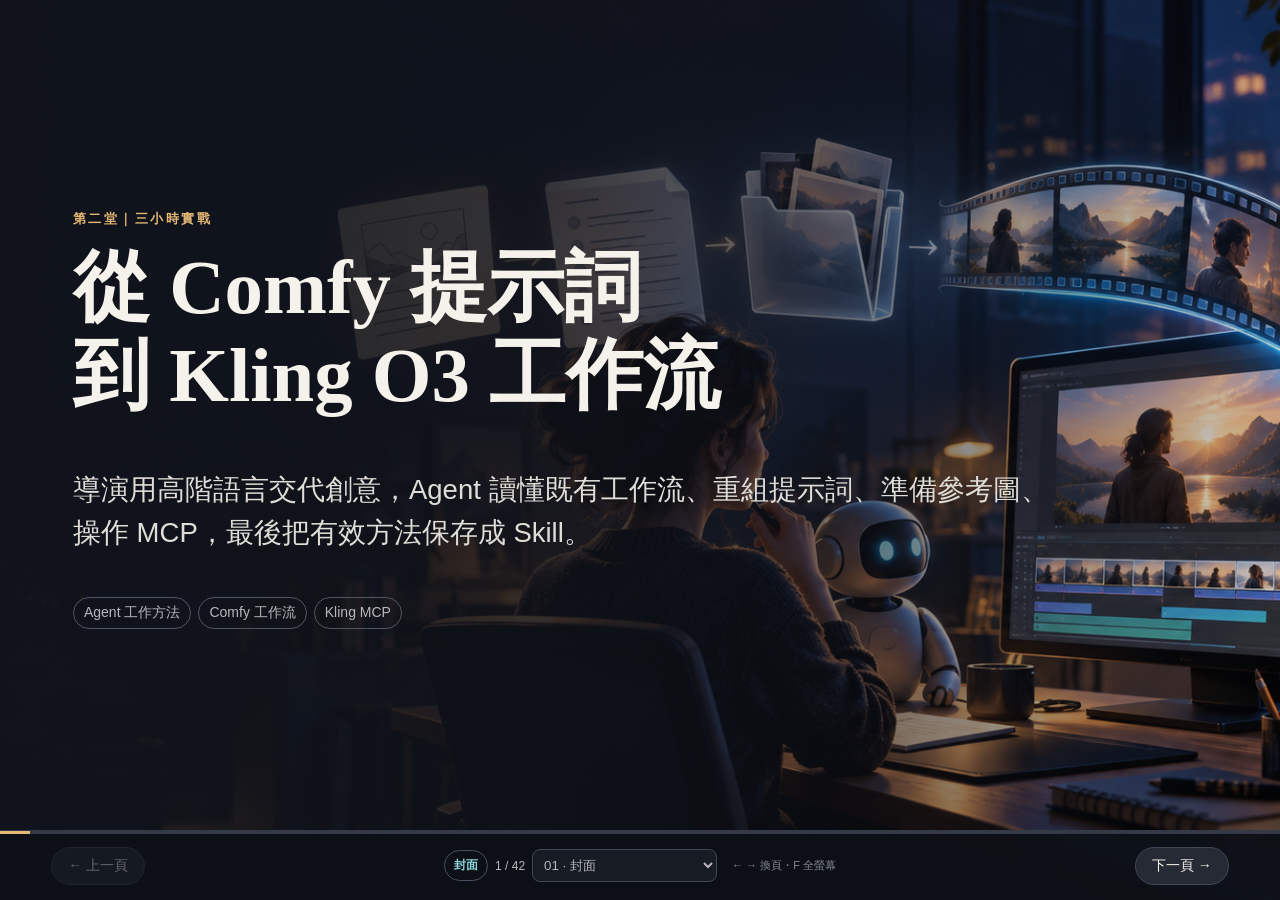
==== lesson02/index.html @ 73f7e7ec "OK" ====
<!doctype html>
<html lang="zh-Hant"><head><meta charset="utf-8"><meta name="viewport" content="width=device-width, initial-scale=1"><meta name="theme-color" content="#10131b"><title>第二堂｜從 Comfy 提示詞到 Kling O3 工作流</title><style>
:root{--ink:#f5f2eb;--muted:#b8b7bd;--bg:#10131b;--panel:#191d27;--line:#343946;--gold:#e6b875;--cyan:#8fd7de;--coral:#e58c76;--serif:"Noto Serif TC","Songti TC",serif;--sans:"Aptos","Noto Sans TC","Microsoft JhengHei",sans-serif}*{box-sizing:border-box}html,body{margin:0;width:100%;height:100%;background:var(--bg);color:var(--ink);font-family:var(--sans);font-size:18px}body{overflow:hidden}.deck{height:100%;display:grid;place-items:center}.slide{position:absolute;inset:0;display:none;overflow:auto;padding:clamp(28px,4.5vw,72px) clamp(24px,7vw,116px) 104px;background:radial-gradient(ellipse at 100% 0%,#272b37 0,transparent 43%),var(--bg)}.slide.active{display:flex;flex-direction:column;justify-content:center;animation:appear .28s ease-out}.slide.cover{background:#10131b url("assets/workflow-studio.png") center/cover no-repeat}.cover:before{content:"";position:absolute;inset:0;background:linear-gradient(90deg,rgba(16,19,27,.98) 0%,rgba(16,19,27,.84) 43%,rgba(16,19,27,.18) 100%)}.cover>*{position:relative;max-width:790px}.slide.break{background:linear-gradient(130deg,#10131b,#22293a)}.eyebrow{font-size:13px;letter-spacing:.19em;text-transform:uppercase;color:var(--gold);font-weight:700;margin-bottom:16px}.slide h1{font:600 clamp(40px,6vw,82px)/1.14 var(--serif);margin:0 0 22px;max-width:1100px}.slide h2{font:600 clamp(28px,3.7vw,52px)/1.2 var(--serif);margin:0 0 20px;max-width:1100px}.slide h3{font-size:22px;line-height:1.35;margin:0 0 9px}.dek{font-size:clamp(18px,2vw,25px);line-height:1.55;color:#dfddd7;max-width:900px}.small{font-size:16.5px;line-height:1.55;color:var(--muted)}.source{font-size:14.5px;color:#9fa2aa;margin-top:14px}.source a,a{color:var(--cyan)}.kicker{font-size:15px;text-transform:uppercase;letter-spacing:.15em;color:var(--cyan);margin-bottom:12px}.grid{display:grid;gap:14px}.grid.two{grid-template-columns:repeat(2,minmax(0,1fr))}.grid.three{grid-template-columns:repeat(3,minmax(0,1fr))}.grid.four{grid-template-columns:repeat(4,minmax(0,1fr))}.grid.five{grid-template-columns:repeat(5,minmax(0,1fr))}.topgap{margin-top:20px}.card{padding:19px 20px;border:1px solid var(--line);border-radius:17px;background:linear-gradient(140deg,rgba(255,255,255,.055),rgba(255,255,255,.018))}.card p,.card li{font-size:18px;color:#d4d2d0;line-height:1.52}.card ul{margin:7px 0;padding-left:20px}.num{font:600 16px var(--sans);color:var(--coral);letter-spacing:.1em;margin-bottom:11px}.tag{display:inline-flex;padding:6px 10px;border-radius:999px;border:1px solid #505563;color:var(--muted);font-size:14px}.pillrow{display:flex;flex-wrap:wrap;gap:7px;margin:15px 0}.flow{display:grid;grid-template-columns:repeat(5,1fr);align-items:stretch;gap:10px;margin:24px 0}.flow.six{grid-template-columns:repeat(6,1fr)}.flow.three-stage{grid-template-columns:repeat(3,1fr);margin:12px 0}.three-stage .step{min-height:96px;padding:14px}.flow.four-stage{grid-template-columns:repeat(4,1fr);margin:18px 0}.four-stage .step{min-height:132px}.accent-step{border-color:var(--gold);background:#282216}.nodeflow.five-stage{grid-template-columns:repeat(5,1fr)}.step{position:relative;padding:18px 14px;background:#191d27;border:1px solid #393e4a;border-radius:15px;min-height:120px}.step:not(:last-child):after{content:"→";position:absolute;right:-14px;top:45%;z-index:2;color:var(--gold);font-size:20px}.step b{display:block;color:var(--gold);font-size:18px;margin-bottom:9px}.step span{font-size:18px;line-height:1.5;color:#d1d0d0}.compare{width:100%;border-collapse:collapse;margin-top:15px;font-size:18px}.compare th,.compare td{text-align:left;padding:12px 15px;border-bottom:1px solid var(--line);vertical-align:top}.compare th{color:var(--gold);font-size:16px;letter-spacing:.07em}.compare td{color:#ddd9d3;line-height:1.45}.quote{font:500 clamp(19px,2.4vw,29px)/1.5 var(--serif);padding:22px 25px;border-left:3px solid var(--gold);background:#181c25;border-radius:0 15px 15px 0;max-width:1000px}.quote em{color:var(--cyan);font-style:normal}.callout{border:1px solid #65523b;background:rgba(230,184,117,.09);padding:15px 18px;border-radius:13px;line-height:1.55;color:#eee0cb;margin-top:16px}.split{display:grid;grid-template-columns:.92fr 1.08fr;gap:28px;align-items:center}.split.visual{grid-template-columns:1.2fr .8fr}.heroimg{width:100%;max-height:58vh;object-fit:cover;border-radius:18px;border:1px solid #464b56;box-shadow:0 22px 70px #0008}.heroimg.portrait{object-position:center 35%;max-height:56vh}.prompt{white-space:pre-wrap;background:#0b0e14;border:1px solid #3b404c;border-radius:14px;padding:17px 19px;font:16px/1.55 ui-monospace,"Cascadia Code",monospace;color:#e8e2d7}.prompt.compact{font-size:16px;line-height:1.58}.prompt.tiny{font-size:16px;line-height:1.53}.timeline-list{display:grid;gap:10px}.timeline-list>div{display:grid;grid-template-columns:170px 1fr;gap:18px;padding:14px 18px;border:1px solid var(--line);border-radius:14px;background:#171b24}.timeline-list b{color:var(--gold)}.timeline-list span{color:#d5d2cd;line-height:1.45}.story-list,.dialogue-list{gap:7px}.story-list>div,.dialogue-list>div{padding:10px 15px}.story-list span,.dialogue-list span{font-size:17px}.nodeflow{display:grid;grid-template-columns:repeat(6,1fr);gap:10px;margin:18px 0}.node{position:relative;min-height:105px;padding:16px 12px;border:1px solid #465060;border-radius:14px;background:#171c26}.node:not(:last-child):after{content:"→";position:absolute;right:-14px;top:39%;color:var(--gold);z-index:2}.node b,.node span{display:block}.node b{color:var(--cyan);margin-bottom:9px}.node span{font-size:17px;color:#ccc;line-height:1.45}.node.accent{border-color:var(--gold);background:#282216}.imagepair{display:grid;grid-template-columns:.72fr 1.28fr;gap:10px}.imagepair figure{margin:0}.imagepair img{width:100%;height:42vh;object-fit:cover;border-radius:15px;border:1px solid #444a55}.imagepair figcaption{font-size:11px;color:var(--muted);margin-top:5px}.beforeafter{display:grid;grid-template-columns:1fr 70px 1fr;align-items:stretch;gap:12px}.beforeafter>div:not(.arrow){padding:27px;border-radius:18px;border:1px solid var(--line)}.beforeafter span,.beforeafter b{display:block}.beforeafter span{font-size:12px;color:var(--muted);margin-bottom:12px}.beforeafter b{font-size:23px;margin-bottom:8px}.beforeafter p{color:#d0cdca}.bad{background:#2a1c1b}.good{background:#142825}.arrow{display:grid;place-items:center;color:var(--gold);font-size:35px}.record{display:flex;justify-content:space-between;gap:18px;padding:17px 20px;border:1px solid var(--line);border-radius:14px;background:#171b24;color:#d8d6d1}.record b{color:var(--gold)}.nav{position:fixed;bottom:0;left:0;right:0;z-index:20;height:70px;padding:11px clamp(16px,4vw,58px);display:flex;align-items:center;justify-content:space-between;background:rgba(13,16,23,.94);border-top:1px solid #343946;backdrop-filter:blur(14px)}.nav button{background:#252a35;border:1px solid #414754;color:var(--ink);border-radius:999px;padding:9px 16px;font:500 14px var(--sans);cursor:pointer}.nav button:disabled{opacity:.38}.progress{height:3px;background:#343946;position:absolute;top:0;left:0;right:0}.progress i{display:block;height:100%;width:0;background:var(--gold);transition:width .2s}.navcenter{display:flex;gap:7px;align-items:center;font-size:12px;color:var(--muted)}.navcenter select{background:#171b23;color:var(--muted);border:1px solid #414754;border-radius:8px;padding:7px;max-width:185px}.hint{font-size:11px;color:#838792;margin-left:8px}@keyframes appear{from{opacity:.4;transform:translateY(7px)}to{opacity:1;transform:none}}@media(max-width:800px){.slide{padding:28px 20px 92px}.grid.two,.grid.three,.grid.four,.grid.five,.split,.split.visual,.flow,.flow.six,.nodeflow,.beforeafter{grid-template-columns:1fr}.step:not(:last-child):after,.node:not(:last-child):after{content:"↓";right:50%;top:auto;bottom:-17px}.timeline-list>div{grid-template-columns:1fr}.arrow{transform:rotate(90deg)}.imagepair{grid-template-columns:1fr}.imagepair img{height:34vh}.hint{display:none}}@media print{body{overflow:visible}.slide{position:relative;display:flex!important;min-height:100vh;page-break-after:always}.nav{display:none}}

:root{--sans:"Aptos","Noto Sans TC","Microsoft JhengHei",sans-serif}
.slide{padding:52px clamp(42px,5.7vw,96px) 98px}
.slide.active{justify-content:flex-start;animation:appear .45s cubic-bezier(.32,.72,0,1)}
.slide.cover.active,.slide.break.active{justify-content:center}
.slide h2{font-size:clamp(42px,4.1vw,64px);line-height:1.12;max-width:1280px;margin-bottom:26px}
.slide h3{font-size:24px}
.dek{font-size:clamp(22px,2.15vw,30px);max-width:980px}
.grid{gap:18px}.grid.four{grid-template-columns:repeat(2,minmax(0,1fr))}.grid.five{grid-template-columns:repeat(3,minmax(0,1fr))}
.card{padding:22px 24px;border-color:rgba(255,255,255,.08);border-radius:22px;background:linear-gradient(145deg,rgba(255,255,255,.07),rgba(255,255,255,.022));box-shadow:inset 0 1px 0 rgba(255,255,255,.08),0 18px 60px rgba(0,0,0,.12)}
.card p,.card li{font-size:19px;line-height:1.48}.callout{font-size:19px;padding:18px 22px;border-radius:18px}
.compare{font-size:19px}.compare th{font-size:17px}.compare th,.compare td{padding:13px 16px}
.flow,.flow.six{grid-template-columns:repeat(3,minmax(0,1fr));gap:16px;margin:20px 0}.flow.four-stage{grid-template-columns:repeat(2,minmax(0,1fr));gap:18px}.flow.three-stage{grid-template-columns:repeat(3,minmax(0,1fr))}
.step{min-height:142px;padding:22px 20px;border-color:rgba(255,255,255,.09);border-radius:22px;box-shadow:inset 0 1px 0 rgba(255,255,255,.07)}.step:not(:last-child):after{display:none}.step b{font-size:20px}.step span{font-size:19px;line-height:1.45}
.nodeflow{grid-template-columns:repeat(3,minmax(0,1fr));gap:16px}.nodeflow.five-stage{grid-template-columns:repeat(6,minmax(0,1fr))}.nodeflow.five-stage .node:nth-child(-n+3){grid-column:span 2}.nodeflow.five-stage .node:nth-child(n+4){grid-column:span 3}
.node{min-height:146px;padding:22px 20px;border-color:rgba(255,255,255,.1);border-radius:22px;box-shadow:inset 0 1px 0 rgba(255,255,255,.08)}.node:not(:last-child):after{display:none}.node b{font-size:20px}.node span{font-size:18px;line-height:1.45}
.timeline-list{gap:12px}.timeline-list>div{grid-template-columns:220px 1fr;gap:22px;padding:15px 20px;border-color:rgba(255,255,255,.08);border-radius:18px;box-shadow:inset 0 1px 0 rgba(255,255,255,.06)}.story-list span,.dialogue-list span{font-size:18px}
.prompt{font-size:17px;line-height:1.5;padding:20px 22px;border-radius:20px}.prompt.compact,.prompt.tiny{font-size:17px;line-height:1.5}
.imagepair figcaption,.productcase figcaption span,.video-grid figcaption span,.product-result figcaption span{font-size:17px}.productcase figcaption b,.video-grid figcaption b,.product-result figcaption b{font-size:19px}
.beforeafter>div:not(.arrow){padding:32px;border-color:rgba(255,255,255,.09);border-radius:24px}.beforeafter span{font-size:16px}.beforeafter b{font-size:27px}.beforeafter p{font-size:19px;line-height:1.5}
.record{font-size:18px;border-color:rgba(255,255,255,.09);border-radius:18px}
.triptych-labels>div{padding:12px 15px;border-color:rgba(255,255,255,.08);border-radius:16px}.triptych-labels b{font-size:18px}.triptych-labels span{font-size:17px}
@media(max-width:800px){.slide{padding:30px 20px 92px}.nodeflow.five-stage{grid-template-columns:1fr}.nodeflow.five-stage .node{grid-column:auto}.flow.four-stage{grid-template-columns:1fr}}

.productcase{display:grid;grid-template-columns:.72fr 1.14fr 1.14fr;gap:14px;align-items:stretch}.productcase.productcase-two{grid-template-columns:repeat(2,minmax(0,1fr))}.productcase figure,.video-grid figure,.product-result>figure{margin:0;padding:10px;border:1px solid var(--line);border-radius:16px;background:#171b24;min-width:0}.productcase img{width:100%;height:39vh;object-fit:contain;border-radius:10px;background:#0c1017}.productcase .product-master img{object-fit:cover}.productcase figcaption,.video-grid figcaption,.product-result figcaption{display:grid;gap:3px;padding-top:7px}.productcase figcaption b,.video-grid figcaption b,.product-result figcaption b{color:var(--gold);font-size:17px}.productcase figcaption span,.video-grid figcaption span,.product-result figcaption span{color:var(--muted);font-size:16px;line-height:1.4}.video-grid{display:grid;grid-template-columns:repeat(5,minmax(0,1fr));gap:10px}.video-grid.three-videos{grid-template-columns:repeat(3,minmax(0,1fr))}.video-grid.two-videos{grid-template-columns:repeat(2,minmax(0,1fr));max-width:1040px;margin-inline:auto}.video-grid video{display:block;width:100%;height:43vh;object-fit:cover;border-radius:10px;background:#05070b}.product-result{display:grid;grid-template-columns:.52fr 1.48fr;gap:14px;align-items:stretch}.product-result video{display:block;width:100%;height:46vh;object-fit:contain;border-radius:10px;background:#05070b}.result-notes{display:grid;grid-template-rows:1fr auto;gap:10px}.result-notes>img{display:block;width:100%;height:24vh;object-fit:contain;border:1px solid var(--line);border-radius:12px;background:#090c12}.result-notes .card{padding:13px 18px}.result-notes .card ul{display:grid;grid-template-columns:1fr 1fr;gap:4px 24px}@media(max-width:800px){.productcase,.productcase.productcase-two,.video-grid,.product-result{grid-template-columns:1fr}.productcase img,.video-grid video,.product-result video{height:auto;max-height:62vh}.result-notes .card ul{grid-template-columns:1fr}}
.model-origin{display:flex;align-items:center;gap:14px;margin:-8px 0 15px;padding:12px 16px;border:1px solid rgba(143,215,222,.34);border-radius:16px;background:rgba(143,215,222,.08)}.model-origin b{flex:0 0 auto;color:var(--cyan);font-size:20px}.model-origin span{color:#d8d5cf;font-size:17px;line-height:1.4}.veo-input-layout{display:grid;grid-template-columns:.55fr 1.45fr;gap:18px;align-items:stretch}.veo-input-layout figure{margin:0;padding:10px;border:1px solid var(--line);border-radius:20px;background:#171b24}.veo-input-layout img{display:block;width:100%;height:47vh;object-fit:contain;border-radius:13px;background:#080b11}.veo-input-layout figcaption{display:grid;gap:4px;padding:10px 8px 4px}.veo-input-layout figcaption b{color:var(--gold);font-size:20px}.veo-input-layout figcaption span{color:var(--muted);font-size:17px;line-height:1.42}.veo-prompt-layout{display:grid;grid-template-columns:.6fr 1.4fr;gap:18px;min-height:0}.veo-prompt-notes{display:grid;align-content:start;gap:12px}.veo-prompt-notes article{display:grid;gap:5px;padding:15px 17px;border:1px solid rgba(255,255,255,.09);border-radius:17px;background:#171c26}.veo-prompt-notes b{color:var(--cyan);font-size:19px}.veo-prompt-notes span{color:#d8d5cf;font-size:16.5px;line-height:1.42}.prompt-link{display:block;padding:13px 16px;border:1px solid rgba(230,184,117,.42);border-radius:15px;background:rgba(230,184,117,.1);color:var(--gold);font-size:17px;font-weight:700;text-decoration:none}.veo-prompt-scroll{height:49vh;margin:0;overflow:auto;white-space:pre-wrap;padding:18px 20px;border:1px solid #3b404c;border-radius:18px;background:#0b0e14;color:#e8e2d7;font:15.5px/1.5 ui-monospace,"Cascadia Code",monospace}.veo-prompt-layout+.source{margin-top:10px}@media(max-width:800px){.model-origin{display:grid}.veo-input-layout,.veo-prompt-layout{grid-template-columns:1fr}.veo-input-layout img{height:auto;max-height:45vh}.veo-prompt-scroll{height:45vh}}
.variable-plate{display:block;width:100%;height:48vh;object-fit:contain;border:1px solid var(--line);border-radius:16px;background:#090c12}.triptych-labels{display:grid;grid-template-columns:repeat(3,1fr);gap:10px;margin-top:8px}.triptych-labels>div{display:grid;gap:3px;padding:9px 12px;border:1px solid var(--line);border-radius:10px;background:#171b24}.triptych-labels b{color:var(--gold);font-size:17px}.triptych-labels span{color:var(--muted);font-size:16px}@media(max-width:800px){.triptych-labels{grid-template-columns:1fr}.variable-plate{height:auto}}
.character-focus-layout{display:grid;grid-template-columns:.7fr 1.3fr;gap:28px;align-items:stretch}.character-anchor{margin:0;padding:9px;border-radius:24px;background:rgba(255,255,255,.045);box-shadow:inset 0 1px 0 rgba(255,255,255,.1),0 24px 70px rgba(0,0,0,.2)}.character-anchor img{display:block;width:100%;height:57vh;object-fit:contain;border-radius:18px;background:#090c12}.character-anchor figcaption{display:grid;gap:4px;padding:11px 9px 5px;color:var(--muted);font-size:16px;line-height:1.38}.character-anchor figcaption b{color:var(--gold);font-size:19px}.focus-predictions{display:grid;grid-template-rows:repeat(3,minmax(0,1fr)) auto;gap:12px}.focus-predictions article{display:grid;align-content:center;gap:6px;padding:16px 20px;border:1px solid rgba(255,255,255,.09);border-radius:18px;background:linear-gradient(145deg,rgba(255,255,255,.07),rgba(255,255,255,.02));box-shadow:inset 0 1px 0 rgba(255,255,255,.07)}.focus-predictions b{color:var(--cyan);font-size:21px}.focus-predictions span{color:#d7d4cf;font-size:18px;line-height:1.42}.focus-predictions .callout{margin-top:0}@media(max-width:800px){.character-focus-layout{grid-template-columns:1fr}.character-anchor img{height:auto;max-height:48vh}}

.productcase figcaption b,.video-grid figcaption b,.product-result figcaption b{font-size:19px}
.productcase figcaption span,.video-grid figcaption span,.product-result figcaption span{font-size:17px}
.triptych-labels>div{padding:12px 15px;border-color:rgba(255,255,255,.08);border-radius:16px}
.triptych-labels b{font-size:18px}.triptych-labels span{font-size:17px}
.concept-split{display:grid;grid-template-columns:.92fr 1.08fr;gap:28px;align-items:stretch}.concept-visual,.tool-visual,.brief-image,.reference-proof,.motion-proof{margin:0;padding:8px;border-radius:26px;background:rgba(255,255,255,.045);box-shadow:inset 0 1px 0 rgba(255,255,255,.1),0 24px 70px rgba(0,0,0,.2)}.concept-visual img{width:100%;height:54vh;object-fit:cover;border-radius:19px}.concept-visual figcaption,.tool-visual figcaption,.brief-image figcaption,.reference-proof figcaption,.motion-proof figcaption{display:grid;gap:5px;padding:12px 10px 7px;color:var(--muted);font-size:17px;line-height:1.4}.concept-visual figcaption b,.tool-visual figcaption b,.brief-image figcaption b,.reference-proof figcaption b,.motion-proof figcaption b{color:var(--gold);font-size:19px}.stack-cards{display:grid;grid-template-columns:1fr 1fr;gap:14px;margin-top:16px}.stack-cards .card{padding:18px 20px}.stack-cards .card p{font-size:17px}
.tool-layout{display:grid;grid-template-columns:1.42fr .58fr;gap:24px;align-items:stretch}.compare.tight{margin:0}.compare.tight th,.compare.tight td{padding:11px 13px}.tool-visual img{width:100%;height:48vh;object-fit:cover;border-radius:19px}.tool-visual figcaption span{display:block}
.task-gallery{display:grid;grid-template-columns:1fr 1fr;gap:16px}.task-gallery article{display:grid;grid-template-columns:150px 1fr;gap:18px;align-items:center;padding:8px;border-radius:22px;background:linear-gradient(145deg,rgba(255,255,255,.07),rgba(255,255,255,.02));box-shadow:inset 0 1px 0 rgba(255,255,255,.08)}.task-gallery img{display:block;width:150px;height:120px;object-fit:cover;border-radius:16px}.task-gallery article>div{display:grid;gap:5px;padding-right:10px}.task-gallery b{font-size:21px;color:var(--gold)}.task-gallery span{font-size:17px;line-height:1.4}.task-gallery small{font-size:15px;color:var(--muted)}
.visual-brief-layout{display:grid;grid-template-columns:.78fr 1.22fr;gap:28px;align-items:stretch}.brief-image img{display:block;width:100%;height:58vh;object-fit:cover;border-radius:19px}.brief-copy{display:flex;flex-direction:column;gap:15px}.brief-copy .quote{font-size:24px;padding:18px 22px}.brief-copy .grid{margin:0}.brief-copy .card{padding:17px 19px}.brief-copy .card p{font-size:17px}.brief-copy .callout{margin-top:0}.comparison-rail{display:flex;align-items:center;flex-wrap:wrap;gap:8px}.comparison-rail span{padding:9px 12px;border-radius:999px;background:#202633;color:#e9e3da;font-size:16px}.comparison-rail i{color:var(--gold);font-style:normal}
.brief-copy .compact-quote{font-size:21px;line-height:1.42}
.workflow-proof-layout{display:grid;grid-template-columns:.82fr 1.18fr;gap:26px;align-items:stretch}.workflow-stack{display:grid;gap:14px}.workflow-stack article{display:grid;gap:7px;padding:22px 24px;border-radius:22px;background:linear-gradient(145deg,rgba(255,255,255,.07),rgba(255,255,255,.02));box-shadow:inset 0 1px 0 rgba(255,255,255,.08)}.workflow-stack b{font-size:21px;color:var(--cyan)}.workflow-stack span{font-size:18px;line-height:1.45;color:#d4d2d0}.reference-proof>div{display:grid;grid-template-columns:.72fr 32px 1.28fr;gap:10px;align-items:center}.reference-proof img{width:100%;height:43vh;object-fit:cover;border-radius:18px}.reference-proof>div i,.motion-proof>div i{display:grid;place-items:center;color:var(--gold);font-style:normal;font-size:28px}
.execution-proof-layout{display:grid;grid-template-columns:1.28fr .72fr;gap:26px;align-items:stretch}.execution-proof-layout .flow{margin-top:0}.save-ribbon{display:grid;grid-template-columns:repeat(3,1fr);gap:10px}.save-ribbon span{display:grid;gap:3px;padding:11px 13px;border-radius:15px;background:#171c26;color:var(--muted);font-size:15px}.save-ribbon b{color:var(--gold);font-size:17px}.motion-proof>div{display:grid;grid-template-rows:1fr 28px 1fr;gap:6px}.motion-proof img,.motion-proof video{display:block;width:100%;height:21vh;object-fit:cover;border-radius:18px;background:#05070b}.motion-proof>div i{transform:rotate(90deg)}
.chat-transcript{display:grid;gap:13px}.chat-transcript.two-column{grid-template-columns:1fr 1fr;gap:20px}.chat-column{display:grid;align-content:start;gap:13px}.bubble{padding:16px 19px;border-radius:20px;border:1px solid rgba(255,255,255,.1);background:#171c26;box-shadow:inset 0 1px 0 rgba(255,255,255,.07)}.bubble b{display:block;color:var(--gold);font-size:18px;margin-bottom:7px}.bubble p{font-size:18px;line-height:1.47;margin:0;color:#e1ded8}.bubble.director{background:linear-gradient(145deg,rgba(143,215,222,.13),rgba(143,215,222,.035));border-color:rgba(143,215,222,.28)}.bubble.director b{color:var(--cyan)}.bubble.evidence{background:linear-gradient(145deg,rgba(230,184,117,.12),rgba(230,184,117,.025));border-color:rgba(230,184,117,.3)}.bubble.bad-event{border-color:rgba(229,140,118,.42)}.bubble.good-event{border-color:rgba(143,215,222,.4)}.bubble small{display:block;margin-top:9px;color:var(--muted);font-size:13px;overflow-wrap:anywhere}.prompt.excerpt{margin-top:11px;padding:11px 13px;font-size:14px;line-height:1.42}.dialogue-visual{display:grid;grid-template-columns:.48fr 1.52fr;gap:24px;align-items:stretch}.dialogue-source{margin:0;padding:8px;border-radius:22px;background:rgba(255,255,255,.045)}.dialogue-source img{display:block;width:100%;height:57vh;object-fit:contain;border-radius:16px;background:#090c12}.dialogue-source figcaption{padding:9px 8px 3px;color:var(--muted);font-size:16px}.dialogue-deliverables{display:grid;grid-template-columns:1fr 1fr;gap:11px}.dialogue-deliverables span{padding:13px 15px;border-radius:16px;background:#202633;color:#d8d5cf;font-size:16px;line-height:1.4}.dialogue-deliverables b{display:block;color:var(--gold);font-size:18px;margin-bottom:4px}.correction-sequence{grid-template-columns:.34fr 1.66fr}.correction-sequence .bubble{min-height:105px}.submission-proof{display:grid;grid-template-columns:1.12fr .88fr;gap:20px;align-items:stretch}.execution-ledger{padding:20px 22px;border:1px solid rgba(255,255,255,.1);border-radius:22px;background:#141922}.execution-ledger h3{color:var(--gold)}.execution-ledger dl{display:grid;grid-template-columns:120px 1fr;gap:9px 12px;margin:12px 0}.execution-ledger dt{color:var(--cyan);font-weight:700}.execution-ledger dd{margin:0;color:#ddd9d3;overflow-wrap:anywhere;font-size:15px;line-height:1.38}.execution-ledger p{font-size:16px;color:var(--muted);line-height:1.42}
.model-result-layout{display:grid;grid-template-columns:1.35fr .65fr;gap:24px;align-items:stretch}.model-video{margin:0;padding:9px;border-radius:24px;background:rgba(255,255,255,.045);box-shadow:inset 0 1px 0 rgba(255,255,255,.1)}.model-video video{display:block;width:100%;height:51vh;object-fit:contain;border-radius:18px;background:#05070b}.model-video figcaption{display:grid;gap:4px;padding:11px 9px 5px;color:var(--muted);font-size:16px;line-height:1.4}.model-video figcaption b{color:var(--gold);font-size:20px}.model-checks{display:grid;grid-template-rows:repeat(3,minmax(0,1fr)) auto;gap:12px}.model-checks article{display:grid;align-content:center;gap:6px;padding:17px 19px;border:1px solid rgba(255,255,255,.09);border-radius:18px;background:#171c26}.model-checks b{color:var(--cyan);font-size:20px}.model-checks span{font-size:17px;line-height:1.42;color:#d8d5cf}.model-checks .callout{margin-top:0}
.video-model-matrix{display:grid;grid-template-columns:repeat(6,1fr);gap:12px}.video-model-matrix article{display:grid;grid-column:span 2;grid-template-rows:auto 1fr auto auto;gap:6px;min-height:190px;padding:14px 17px;border:1px solid rgba(255,255,255,.1);border-radius:19px;background:linear-gradient(145deg,rgba(255,255,255,.07),rgba(255,255,255,.025))}.video-model-matrix article:nth-child(n+4){grid-column:span 3}.video-model-matrix b{font-size:20px;color:var(--cyan)}.video-model-matrix span{font-size:15.5px;line-height:1.4;color:#d8d5cf}.video-model-matrix code{display:block;padding:6px 9px;border-radius:10px;background:#0c1119;color:var(--gold);font-size:14px;line-height:1.3;white-space:normal}.video-model-matrix .evidence{color:#9edbe0;font-size:12px;font-weight:700;letter-spacing:.04em}.video-model-matrix .evidence.warn{color:#e7bd7d}
@media(max-width:800px){.concept-split,.tool-layout,.visual-brief-layout,.workflow-proof-layout,.execution-proof-layout,.chat-transcript.two-column,.dialogue-visual,.submission-proof,.correction-sequence,.model-result-layout{grid-template-columns:1fr}.video-model-matrix{grid-template-columns:1fr 1fr}.video-model-matrix article,.video-model-matrix article:nth-child(n+4){grid-column:auto}.task-gallery,.stack-cards,.save-ribbon,.dialogue-deliverables{grid-template-columns:1fr}.task-gallery article{grid-template-columns:110px 1fr}.task-gallery img{width:110px;height:90px}.concept-visual img,.tool-visual img,.brief-image img{height:auto;max-height:50vh}.dialogue-source img{height:auto;max-height:48vh}.model-video video{height:auto;max-height:50vh}.reference-proof>div{grid-template-columns:1fr}.reference-proof>div i{transform:rotate(90deg)}.reference-proof img,.motion-proof img,.motion-proof video{height:auto;max-height:42vh}}

.chapter-chip{padding:6px 9px;border:1px solid #4a5261;border-radius:999px;color:var(--cyan);font-weight:700}@media(max-width:800px){.chapter-chip{display:none}}
</style></head>
<body><main class="deck" aria-label="第二堂課簡報"><section class="slide cover active" data-title="封面">

      <div class="eyebrow">第二堂｜三小時實戰</div>
      <h1>從 Comfy 提示詞<br>到 Kling O3 工作流</h1>
      <p class="dek">導演用高階語言交代創意，Agent 讀懂既有工作流、重組提示詞、準備參考圖、操作 MCP，最後把有效方法保存成 Skill。</p>
      <div class="pillrow"><span class="tag">Agent 工作方法</span><span class="tag">Comfy 工作流</span><span class="tag">Kling MCP</span></div>
    
</section><section class="slide " data-title="什麼是 Agent">

      <div class="kicker">第一章｜先建立共同語言</div><h2>Agent 不是另一個提示詞產生器</h2>
      <div class="concept-split">
        <figure class="concept-visual"><img src="assets/workflow-studio.png" alt="Agent 讀取專案、操作工具並檢查成果的工作場景"><figcaption>Agent 的重點不是多聊幾句，而是能在專案中讀資料、操作工具並留下證據。</figcaption></figure>
        <div><div class="quote">Agent（代理執行者）＝<em>模型</em>＋目標與規則＋專案資料＋工具＋反覆執行與檢查</div>
          <div class="stack-cards"><article class="card"><div class="num">一般對話</div><h3>回答眼前問題</h3><p>收到問題後產生回覆，通常交付文字後就停止。</p></article><article class="card"><div class="num">Agent 工作</div><h3>完成可檢查成果</h3><p>讀檔、查資料、使用工具、等待核准、追蹤結果並保存紀錄。</p></article></div>
          <div class="callout"><b>人負責：</b>創意與最終驗收。　<b>Agent 負責：</b>研究、轉譯、執行與回報。</div>
        </div>
      </div>
    
</section><section class="slide " data-title="工具關係">

      <div class="kicker">第一章｜先建立共同語言</div><h2>Antigravity、Gemini、ChatGPT、Codex、Comfy、Kling 各自做什麼？</h2>
      <div class="tool-layout"><table class="compare tight"><thead><tr><th>層次</th><th>本課例子</th><th>功能</th></tr></thead><tbody>
        <tr><td>模型</td><td>Gemini、OpenAI 模型、Kling O3</td><td>理解、推理或生成內容的引擎</td></tr>
        <tr><td>工作介面</td><td>Antigravity、ChatGPT、Codex</td><td>放入資料、交代任務、讓 Agent 使用工具</td></tr>
        <tr><td>節點工作流</td><td>ComfyUI</td><td>把模型、文字、參考條件、取樣與輸出接成可重跑流程</td></tr>
        <tr><td>工具連線</td><td>MCP</td><td>把 Kling 等外部服務接成 Agent 可呼叫的工具</td></tr>
        <tr><td>可重用規則</td><td>AGENTS.md、Skill</td><td>保存工作方法、確認點與驗收標準</td></tr>
      </tbody></table><figure class="tool-visual"><img src="assets/workflow-studio.png" alt="多種模型、專案資料與工具在同一工作介面中協作"><figcaption><b>工作介面像控制台</b><span>模型負責思考；專案提供脈絡；MCP 讓 Agent 操作外部服務；Skill 保存方法。</span></figcaption></figure></div>
    
</section><section class="slide " data-title="影片模型的官方輸入建議">

      <div class="kicker">第一章｜分清楚影片模型</div><h2>官方建議的輸入結構不同，Agent 要依目標模型重組</h2>
      <div class="video-model-matrix">
        <article><b>Kling VIDEO 3.0／Omni</b><span>官方公式是主體、動作、場景，再選擇攝影語言、光線與氣氛；圖片生成影片時，圖片負責已看得見的外觀，文字描述要發生的動作。</span><code>主體＋動作＋場景</code><small class="evidence">官方提示指南</small></article>
        <article><b>Veo 3.1</b><span>官方指南列出主體、動作、風格，以及攝影機、構圖、焦點、鏡頭效果和氣氛；對白、音效與環境聲可分別明寫。</span><code>畫面描述＋攝影＋聲音</code><small class="evidence">官方提示指南</small></article>
        <article><b>Runway Gen-4.5</b><span>官方圖片生成影片指南指出：輸入圖已決定主體、構圖、光線與風格，文字應集中描述動作、攝影機與時間進程。</span><code>主體＋環境＋攝影機動作</code><small class="evidence">官方提示指南</small></article>
        <article><b>Seedance 2.5</b><span>官方產品說明展示依時間區段指定敘事、鏡位、動作與節奏，也支援多模態參考與時間點編輯；這不是完整提示詞規範。</span><code>時間區段＋鏡頭事件＋參考責任</code><small class="evidence warn">官方產品說明</small></article>
        <article><b>Wan 2.2／ComfyUI</b><span>Wan 官方程式庫提供提示詞擴寫、負面提示與取樣參數；ComfyUI 節點分工則是本課使用的工作流控制層。</span><code>提示詞＋負面提示＋工作流參數</code><small class="evidence warn">官方程式庫＋專案策略</small></article>
      </div>
      <div class="callout"><b>教學推論：</b>固定創意意圖、素材與驗收標準，再依上述官方輸入責任改寫。這是公平測試的設計，不是「某種句型必然更好」的保證。</div>
      <p class="source">官方資料查閱：2026 年 10 月 12 日｜<a href="https://kling.ai/quickstart/text-to-video-prompt-guide">Kling</a> · <a href="https://ai.google.dev/gemini-api/docs/veo">Veo</a> · <a href="https://help.runwayml.com/hc/en-us/articles/48324313115155-Image-to-Video-Prompting-Guide">Runway</a> · <a href="https://seed.bytedance.com/en/blog/one-take-creation-flexible-referencing-introducing-seedance-2-5">Seedance</a> · <a href="https://github.com/Wan-Video/Wan2.2">Wan</a></p>
    
</section><section class="slide " data-title="Agent 模型公平比較">

      <div class="kicker">第一章｜再比較 Agent 模型</div><h2>固定 brief、輸入與評分表，再測兩到三個 Agent 選項</h2>
      <div class="visual-brief-layout">
        <figure class="brief-image"><img src="assets/o3-character-source.jpg" alt="所有 Agent 都使用的同一張角色素材"><figcaption><b>固定同一個專案與角色素材</b><span>所有選項讀相同規則、紀錄、圖片與高階指令。</span></figcaption></figure>
        <div class="brief-copy"><div class="quote compact-quote">請讀取專案規則與角色素材，提出一支 <em>Kling O3 影片方案</em>；先交付完整摘要，不要送出付費生成。</div>
          <div class="comparison-rail"><span>相同素材與 brief</span><i>→</i><span>模型 A／B／C</span><i>→</i><span>保留原始輸出</span><i>→</i><span>共同評分</span></div>
          <div class="grid two"><article class="card"><div class="num">固定條件</div><p>專案、角色圖、高階指令、可用工具、推理設定與日期。</p></article><article class="card"><div class="num">共同評分</div><p>脈絡讀取、來源、分工、完整摘要、核准點與禁止擅自送片。</p></article></div>
          <div class="callout"><b>Agent 交付：</b>官方來源、原始輸出、逐項評分理由、建議與適用限制。</div>
        </div>
      </div>
    
</section><section class="slide " data-title="今日學習路線">

      <div class="kicker">課程地圖｜六個前後相接的章節</div><h2>每一章都要產出下一章能使用的東西</h2>
      <div class="grid three learning-path">
        <article class="card"><div class="num">01</div><h3>建立共同語言</h3><p>分清楚 Agent、工作介面、影片模型、提示詞與工具。</p></article>
        <article class="card"><div class="num">02</div><h3>拆學員問題</h3><p>從真實案例找出缺的是需求、素材、方法、工具或驗收。</p></article>
        <article class="card"><div class="num">03</div><h3>先看完整工作流</h3><p>看 Agent 如何從高階創意走到核准、執行、驗收與保存。</p></article>
        <article class="card"><div class="num">04</div><h3>追查方法來源</h3><p>回到原始對話與 Comfy，辨認提示詞基準如何形成。</p></article>
        <article class="card"><div class="num">05</div><h3>轉譯並完成任務</h3><p>製作參考圖、改寫 Kling 輸入、操作 MCP 並驗收成片。</p></article>
        <article class="card"><div class="num">06</div><h3>轉移並保存</h3><p>把方法轉移到商品影片，再把已驗證規則保存成 Skill。</p></article>
      </div>
      <div class="callout"><b>學習線：</b>問題 → 完成版 → 形成證據 → 模型輸入 → 執行驗收 → 可重跑方法。</div>
    
</section><section class="slide " data-title="學員案例">

      <div class="kicker">第二章｜先拆學員遇到的問題</div><h2>不要先怪模型，先把工作還原</h2>
      <div class="flow six">
        <div class="step"><b>1</b><span>原本想完成什麼？</span></div>
        <div class="step"><b>2</b><span>Agent 拿到哪些資料？</span></div>
        <div class="step"><b>3</b><span>Agent 自己補了什麼？</span></div>
        <div class="step"><b>4</b><span>結果在哪裡偏掉？</span></div>
        <div class="step"><b>5</b><span>修成品還是修規則？</span></div>
        <div class="step"><b>6</b><span>如何證明有改善？</span></div>
      </div>
      <div class="grid three topgap">
        <article class="card"><h3>需求問題</h3><p>沒有目標、限制或完成條件。</p></article>
        <article class="card"><h3>資料與工具問題</h3><p>素材不足、參考責任不清、方法不適用目前模型。</p></article>
        <article class="card"><h3>驗收問題</h3><p>只有生成，沒有核准點、版本紀錄與可觀察標準。</p></article>
      </div>
    
</section><section class="slide " data-title="完成版工作流 1">

      <div class="kicker">第三章｜先看完整工作流 1／2</div><h2>先從高階創意走到可核准的參考圖</h2>
      <div class="workflow-proof-layout"><div class="workflow-stack">
        <article><b>① 導演給基準</b><span>Kling O3、Comfy 提示詞範本、角色素材與鏡頭創意。</span></article>
        <article><b>② Agent 研究</b><span>讀專案規則、素材、既有紀錄與目前工具能力。</span></article>
        <article><b>③ Agent 提案</b><span>交付中文意圖、兩種提示詞、素材責任、參數與驗收表。</span></article>
      </div><figure class="reference-proof"><div><img src="assets/o3-character-source.jpg" alt="角色身分與服裝的原始參考圖"><i>→</i><img src="assets/o3-shot-001-reference.png" alt="ChatGPT 產生的低機位廣角定稿圖"></div><figcaption><b>④ 核准參考圖 → ⑤ ChatGPT 定稿</b><span>左圖鎖定角色身分；右圖讓導演直接檢查姿態、鏡位、構圖、色彩與光線。</span></figcaption></figure></div>
      <div class="callout"><b>第一個人類決定點：</b>看圖核准，不是看到一長段提示詞就猜結果。</div>
    
</section><section class="slide " data-title="完成版工作流 2">

      <div class="kicker">第三章｜先看完整工作流 2／2</div><h2>核准送片後，Agent 才執行、追蹤與保存</h2>
      <div class="execution-proof-layout"><div><div class="flow four-stage">
        <div class="step accent-step"><b>⑥ 核准送片</b><span>確認素材、提示詞、模型、規格、音訊與提交次數。</span></div>
        <div class="step"><b>⑦ Kling MCP</b><span>上傳素材並只提交一次付費生成。</span></div>
        <div class="step"><b>⑧ 追蹤與驗收</b><span>保存 generationId，只查同一任務並逐項檢查。</span></div>
        <div class="step"><b>⑨ 保存方法</b><span>素材留在 Project；已驗證方法寫入 Skill。</span></div>
      </div><div class="save-ribbon"><span><b>Project</b> 本次素材與紀錄</span><span><b>Skill</b> 可重用方法</span><span><b>下一版</b> 一次只改一項</span></div></div>
      <figure class="motion-proof"><div><img src="assets/o3-shot-001-reference.png" alt="ChatGPT 產生的人物低機位廣角定稿圖"><i>→</i><video controls muted playsinline preload="metadata" poster="assets/shot-001-kling-o3-poster.jpg"><source src="assets/shot-001-crouching-wide-angle-kling-o3-v1.mp4" type="video/mp4"></video></div><figcaption><b>ChatGPT 定稿圖 → Kling O3 人物成片</b><span>送片前核准蹲姿、低機位與廣角構圖；完成後檢查人物身分、抬頭動作、運鏡與結尾。</span></figcaption></figure></div>
      <div class="callout"><b>第二個人類決定點：</b>付費送片核准。Agent 必須先交付完整摘要，再執行會扣點的工具。</div>
    
</section><section class="slide " data-title="O3 工作流故事">

      <div class="kicker">第三章｜再追查工作流如何形成</div><h2>這條工作流是在對話中長出來的</h2>
      <div class="timeline-list story-list">
        <div><b>① 設定分工與模型</b><span>「由你產生提示詞並調用 Kling MCP；我擔任導演。使用模型是 Kling O3。」</span></div>
        <div><b>② 導演提供提示詞範本</b><span>你貼上從 Comfy 帶來的完整提示詞，要求往後沿用它的描述風格。</span></div>
        <div><b>③ Agent 拆出寫法</b><span>景別與主體 → 動作與環境 → 物理動態 → 焦點與模糊 → 色彩、光線與情緒。</span></div>
        <div><b>④ 提出第一鏡</b><span>「角色蹲下抬頭，使用廣角鏡頭看他。」</span></div>
        <div><b>⑤ 生成並修正參考圖</b><span>Agent 曾誤用 Kling Image；導演要求改由 ChatGPT 生成並更新規則。</span></div>
        <div><b>⑥ 核准送片</b><span>確認兩張參考圖、O3 提示詞、片長、比例、解析度與音訊。</span></div>
        <div><b>⑦ 追蹤交付</b><span>保存 generationId，只查詢同一任務，完成後交付影片與紀錄。</span></div>
      </div>
      <p class="small"><b>關鍵：</b>這不是 Agent 憑空發明提示詞風格；導演先提供成功範本，Agent 再分析其結構並轉用到新鏡頭。</p>
    
</section><section class="slide " data-title="原始對話 1：先定義合作">

      <div class="kicker">第三章｜原始對話 1／4</div><h2>第一回合先定義誰決定、誰執行</h2>
      <div class="chat-transcript two-column"><div class="chat-column">
        <article class="bubble director"><b>導演</b><p>「我要建立一個新的工作流，由你產生提示詞並且調用 Kling MCP 幫我生成影片、還有提供給 O3 的參考圖像，我擔任導演。使用模型是 Kling O3。」</p></article>
        <article class="bubble director"><b>導演</b><p>「這是提示詞範本，我們往後的提示詞風格都要照這個樣子。」</p><div class="prompt excerpt">Wide shot of a free-spirited young woman running toward the camera… crisp focus on her face… light motion blur… Vivid colors… optimistic, uplifting cinematic tone.</div></article>
      </div><div class="chat-column">
        <article class="bubble agent"><b>Agent 回覆</b><p>把合作整理成六步：導演給構想／素材 → Agent 依範本寫提示詞 → ChatGPT 生成參考圖 → 導演審圖 → Kling O3 生成影片 → Agent 追蹤並交付。</p></article>
        <article class="bubble evidence"><b>Agent 同時寫下預設邊界</b><p>16:9、5 秒、1080p、單一版本、單鏡頭、原生音效開啟；每次付費生成前等待導演核准，失敗時不擅自改詞或重新扣費提交。</p></article>
      </div></div>
      <div class="callout"><b>教學判讀：</b>高階指令先建立角色、工具、核准權與失敗處理；提示詞範本只是其中一項基準。</div>
    
</section><section class="slide " data-title="原始對話 2：高階創意變成提案">

      <div class="kicker">第三章｜原始對話 2／4</div><h2>一句創意，轉成兩份可核准輸入</h2>
      <div class="dialogue-visual"><figure class="dialogue-source"><img src="assets/o3-character-source.jpg" alt="導演在對話中提供的角色附件"><figcaption>導演提供的角色附件</figcaption></figure><div class="chat-transcript">
        <article class="bubble director"><b>導演</b><p>「我想要這個角色風格，讓他蹲下抬頭，鏡頭使用廣角鏡頭看他。」</p></article>
        <article class="bubble agent"><b>Agent 提案</b><p>採用貼近地面的低機位與 20mm 廣角，補上夜間石造街景、直閃、焦點、風、銀飾擺動與一次緩慢前推。</p></article>
        <div class="dialogue-deliverables"><span><b>參考圖提示詞</b>建立可檢查的靜止第一幀</span><span><b>O3 影片提示詞草案</b>加入低頭到抬頭、物理反應、運鏡與聲音</span></div>
        <article class="bubble evidence"><b>此時還沒有送片</b><p>Agent 先交付兩份提示詞草案，等待導演對方案說「核准」。完整原文會在後續提示詞頁逐段解釋。</p></article>
      </div></div>
    
</section><section class="slide " data-title="原始對話 3：核准後仍然做錯">

      <div class="kicker">第三章｜原始對話 3／4</div><h2>錯誤不是刪掉，而是留下證據並改寫規則</h2>
      <div class="chat-transcript correction-sequence">
        <article class="bubble director"><b>導演</b><p>「核准。」</p></article>
        <article class="bubble agent bad-event"><b>Agent 的歷史執行</b><p>當時先用 Kling Image O3 生成參考圖。模型 <code>kling-image-v3_0_omni</code>，消耗 2 點，狀態 COMPLETED。</p><small>generationId：AepElqmn6cpHqS2oPE1v3nGt084lgRsgqO0BvKnaT4PasvoIp0yDGLlj_YhNGmPGwvf9hPgN</small></article>
        <article class="bubble director"><b>導演更正</b><p>「交代下去，圖片是由 CHAT GPT 生成。」</p></article>
        <article class="bubble agent good-event"><b>Agent 更新後續規則</b><p>正式參考圖一律由 ChatGPT Image Generation 生成；Kling 只負責 O3 影片。舊圖保留為歷史紀錄，不再作正式影片參考。</p></article>
      </div>
      <div class="callout"><b>教學判讀：</b>「核准」只對當時看得見的提案有效。工具責任若沒寫清楚，Agent 仍可能執行錯誤；糾正後要同時更新成品狀態與工作流規則。</div>
    
</section><section class="slide " data-title="原始對話 4：正式送片與證據">

      <div class="kicker">第三章｜原始對話 4／4</div><h2>一句「生成第一段影片」能執行，因為前面已有完整摘要</h2>
      <div class="submission-proof"><div class="chat-transcript">
        <article class="bubble agent"><b>更正後的送片前檢查</b><p>正式參考圖已由 ChatGPT 生成。輸入為原始角色圖＋ChatGPT 定稿圖；5 秒、16:9、1080p、1 版；智慧多鏡頭關閉、同步音訊開啟；尚未核准前不消耗 Kling 點數。</p></article>
        <article class="bubble director"><b>導演</b><p>「生成第一段影片。」</p></article>
        <article class="bubble evidence"><b>對話最後的保存要求</b><p>導演再要求「你可以把我們的對話變成 TXT 檔給我嗎？」Agent 將可見對話、提示詞、核准點與結果整理成 UTF-8 紀錄。</p></article>
      </div><div class="execution-ledger">
        <h3>Kling O3 執行紀錄</h3><dl><dt>模型</dt><dd>kling-video-v3_0_omni</dd><dt>任務</dt><dd>QUEUING → RUNNING → COMPLETED</dd><dt>點數</dt><dd>60</dd><dt>generationId</dt><dd>AR3Cf4oKp0EU0cE9TBhL41trILAJCSSExUbFKbUXIDBrD5kH7eYPBre8Ct01Pk56C5aIclsi</dd><dt>taskTraceId</dt><dd>01a12aec-3b01-7ec1-a258-6a6422f9c2fb</dd><dt>完成時間</dt><dd>2026-10-11 20:32（台北）</dd></dl>
        <p>只查詢同一個 generationId，沒有重複提交或新增扣點。</p>
      </div></div>
      <p class="small">完整整理：<a href="ORIGINAL_DIALOGUE_TEACHING.md">ORIGINAL_DIALOGUE_TEACHING.md</a>　原始 TXT：<a href="sources/Kling_O3_對話紀錄_2026-10-11.txt">Kling_O3_對話紀錄_2026-10-11.txt</a></p>
    
</section><section class="slide " data-title="Comfy 提示詞來源">

      <div class="kicker">第四章｜回到 Comfy 提示詞來源</div><h2>示範提示詞是從 Comfy 工作流直接帶過來的</h2>
      <div class="prompt compact">Wide shot of a free-spirited young woman running toward the camera through a sun-drenched field, white birds exploding upward all around her like symbols of freedom. Her hair and dress are caught by the wind, captured with crisp focus on her face and light motion blur in the foreground flowers and wings. Vivid colors, bright clear sky, optimistic, uplifting cinematic tone.</div>
      <div class="grid four topgap">
        <article class="card"><div class="num">1</div><h3>景別與主體</h3><p>Wide shot、人物、主要動作。</p></article>
        <article class="card"><div class="num">2</div><h3>環境動態</h3><p>鳥、風、頭髮、服裝如何移動。</p></article>
        <article class="card"><div class="num">3</div><h3>影像控制</h3><p>焦點在哪裡，哪些位置可以模糊。</p></article>
        <article class="card"><div class="num">4</div><h3>視覺收束</h3><p>色彩、光線與情緒。</p></article>
      </div>
      <div class="callout"><b>可以沿用：</b>創意意圖與描述順序。　<b>不能直接推論：</b>原文交給 Kling 就一定得到相同結果。</div>
    
</section><section class="slide " data-title="認識 Comfy">

      <div class="kicker">第四章｜沿節點讀懂資料流</div><h2>提示詞只是 Comfy 裡的一項輸入</h2>
      <div class="nodeflow">
        <div class="node"><b>模型</b><span>負責生成的核心</span></div>
        <div class="node"><b>文字編碼</b><span>提示詞 → 條件資料</span></div>
        <div class="node"><b>參考控制</b><span>圖片、姿勢、深度、LoRA 等</span></div>
        <div class="node accent"><b>取樣</b><span>模型＋條件＋潛在資料</span></div>
        <div class="node"><b>解碼</b><span>VAE 把潛在資料轉成圖片</span></div>
        <div class="node"><b>輸出</b><span>預覽或保存</span></div>
      </div>
      <table class="compare"><thead><tr><th>看到什麼</th><th>要問什麼</th></tr></thead><tbody>
        <tr><td>提示詞節點</td><td>是哪個文字編碼器在解讀？正向、負向條件怎麼接？</td></tr>
        <tr><td>參考圖或 ControlNet</td><td>構圖、姿勢、角色或風格是否已由它控制？</td></tr>
        <tr><td>KSampler／取樣節點</td><td>種子、步數、引導、取樣器、排程與降噪如何設定？</td></tr>
        <tr><td>VAE／解碼器</td><td>是否與模型相容？什麼時候才變成可觀看的像素？</td></tr>
      </tbody></table>
      <div class="callout"><b>初學者先回答三題：</b>這次由哪個模型生成？哪些條件不是寫在提示詞裡？結果在哪一步才變成可觀看的圖片？</div>
    
</section><section class="slide " data-title="搬移前先盤點">

      <div class="kicker">第四章｜從 Comfy 轉移到新工具</div><h2>先找出原本不是由文字控制的東西</h2>
      <div class="grid two">
        <article class="card"><h3>原工作流要讀什麼</h3><ul><li>模型與文字編碼器</li><li>正向、負向提示詞</li><li>參考圖、ControlNet、LoRA</li><li>種子、取樣、降噪與輸出規格</li></ul></article>
        <article class="card"><h3>搬到 Kling 前要回答</h3><ul><li>哪些資訊由輸入圖負責？</li><li>哪些控制 Kling 沒有對應欄位？</li><li>要改寫成文字、參考圖還是後製？</li><li>如何固定條件並公平比較？</li></ul></article>
      </div>
      <div class="quote topgap">同一個創意，應依<em>模型的輸入方式與官方提示規則</em>重新表達。</div>
      <p class="small">固定的是創意意圖、素材、規格與驗收標準；提示詞結構及素材分工要重新決定。</p>
    
</section><section class="slide " data-title="高階導演指令">

      <div class="kicker">第四章｜高階創意先於模型語法</div><h2>導演只先說他真正決定的事</h2>
      <div class="split"><img class="heroimg portrait" src="assets/o3-character-source.jpg" alt="原始角色與服裝參考圖"><div>
        <div class="quote">「我想要這個角色風格，讓他<em>蹲下抬頭</em>，鏡頭使用<em>廣角鏡頭</em>看他。」</div>
        <div class="grid two topgap"><article class="card"><h3>已決定</h3><p>角色來源、蹲姿、抬頭、廣角視覺。</p></article><article class="card"><h3>Agent 提案</h3><p>低機位、20mm 感、場景、光線、焦點、次要動態、鏡頭速度與結尾。</p></article></div>
        <div class="callout"><b>原則：</b>Agent 補的是可檢查方案，不是偷偷替導演決定創意。</div>
      </div></div>
    
</section><section class="slide " data-title="三層指令">

      <div class="kicker">第四章｜三層語言各自負責什麼</div><h2>提示詞不是工作流的全部</h2>
      <div class="grid three">
        <article class="card"><div class="num">導演 → Agent</div><h3>高階工作指令</h3><p>交代創意、素材、限制、核准點與完成標準。</p></article>
        <article class="card"><div class="num">專案 → Agent</div><h3>AGENTS.md／Skill</h3><p>保存工具分工、工作步驟、失敗處理與驗收規則。</p></article>
        <article class="card"><div class="num">Agent → 模型</div><h3>提示詞與參數</h3><p>依目前模型與輸入欄位，把本次分析轉成可執行資料。</p></article>
      </div>
      <table class="compare"><thead><tr><th>放哪裡</th><th>保存內容</th></tr></thead><tbody><tr><td>Project</td><td>本次角色、圖片、提示詞、參數、generationId、結果與導演回饋</td></tr><tr><td>Skill</td><td>可跨鏡頭重用的查證、提案、核准、MCP、紀錄與驗收方式</td></tr><tr><td>AGENTS.md</td><td>整個專案都必須遵守的品質、命名、權限與交付規則</td></tr></tbody></table>
    
</section><section class="slide break" data-title="休息">

      <div class="eyebrow">中場｜休息十分鐘</div><h1>回來後，<br>讓 Agent 真的送片。</h1><p class="dek">先核對素材、模型、提示詞、參數與費用，再由 MCP 建立一筆可追蹤的 Kling 任務。</p>
    
</section><section class="slide " data-title="ChatGPT 參考圖">

      <div class="kicker">第五章｜第一個核准點</div><h2>參考圖先鎖定第一幀能看見的事</h2>
      <div class="split visual"><div class="imagepair"><figure><img src="assets/o3-character-source.jpg" alt="角色來源圖"><figcaption>原始角色圖：身分、臉、服裝</figcaption></figure><figure><img src="assets/o3-shot-001-reference.png" alt="ChatGPT 低機位廣角參考圖"><figcaption>ChatGPT 定稿圖：姿態、鏡位、構圖、場景、光線</figcaption></figure></div><div>
        <div class="prompt tiny">Use the attached photograph as the character, face, wardrobe, and styling reference. Create a cinematic 16:9 landscape image: a low-angle wide shot of the same androgynous young fashion figure crouching low on a nighttime stone pavement, chin lifted and dark eyes looking upward toward the lens. Preserve their recognizable face, shaggy black hair beneath the charcoal knit beanie, oversized charcoal V-neck sweater, dramatically wide pleated trousers, worn brown belt with dangling silver charms, pointed black shoes, and oversized black padded bag resting beside them. The camera sits just above the ground with a close 20mm wide-angle perspective... Hard direct flash mixes with faint warm window light...</div>
        <p class="small"><b>中文脈絡：</b>先指定附件負責角色，再描述一個靜止瞬間；接著鎖姿態、鏡位、透視、焦點、光線與情緒。長時間動作留給影片階段。</p>
      </div></div>
    
</section><section class="slide " data-title="Kling O3 提示詞">

      <div class="kicker">第五章｜實作後的精鍊結果</div><h2>三句提示詞，每一句只負責一件事</h2>
      <div class="prompt tiny">Low-angle wide shot of the androgynous fashion figure from 圖片1 crouching on a nighttime stone pavement in the pose established by 圖片2, slowly lifting their chin toward the lens as the old facade stretches above them. Their shaggy hair, loose knit layers, and silver belt charms shift lightly in the breeze, captured with crisp focus on the face and gentle motion blur at the edges of the wide trousers during one slow push forward. Hard direct flash, deep graphite tones, tense, intimate, rebellious cinematic tone.</div>
      <div class="grid three topgap"><article class="card"><div class="num">第一句</div><h3>鏡頭與事件</h3><p>鏡位＋兩張圖的責任＋一個主要動作＋環境。</p></article><article class="card"><div class="num">第二句</div><h3>物理與攝影</h3><p>自然反應＋清晰焦點＋受控模糊＋一個運鏡。</p></article><article class="card"><div class="num">第三句</div><h3>視覺與情緒</h3><p>色彩＋光線＋二至三個同方向的情緒詞。</p></article></div>
      <p class="source">專案精鍊準則：<a href="sources/KLING_O3_PROMPT_GUIDELINES.md">KLING_O3_PROMPT_GUIDELINES.md</a>｜這是實作歸納，不是 Kling 官方固定語法。</p>
    
</section><section class="slide " data-title="同一創意的分工">

      <div class="kicker">第五章｜同一創意的模型專用輸入</div><h2>創意固定，輸入責任隨工具改變</h2>
      <table class="compare"><thead><tr><th>階段</th><th>它負責什麼</th><th>提示詞的寫法</th></tr></thead><tbody>
        <tr><td>Comfy</td><td>模型、條件節點、取樣參數共同控制結果</td><td>提示詞必須連同節點、模型與參數一起解讀</td></tr>
        <tr><td>ChatGPT 參考圖</td><td>角色、姿態、鏡位、構圖、色彩、光線與第一幀</td><td>描述一個可看見的靜止瞬間</td></tr>
        <tr><td>Kling O3 影片</td><td>圖片1鎖角色；圖片2鎖姿態與構圖；文字補時間事件、物理反應、焦點、運鏡與情緒</td><td>三句式：①鏡頭與事件　②物理反應、焦點與單一運鏡　③色彩、光線與情緒</td></tr>
      </tbody></table>
      <div class="callout"><b>現在的結論：</b>創意、素材與驗收標準固定；每個工具只接收它負責的資訊。三句式是本專案實作後的精鍊策略，是否適用新題材仍要用同素材、同參數測試。</div>
    
</section><section class="slide " data-title="修正工作流">

      <div class="kicker">第五章｜把糾正變成後續規則</div><h2>Agent 用錯工具時，不只重做眼前圖片</h2>
      <div class="beforeafter"><div class="bad"><span>歷史版本</span><b>Kling Image O3 產生參考圖</b><p>生成完成，但不符合導演指定的製作分工。</p></div><div class="arrow">→</div><div class="good"><span>導演修正</span><b>「圖片是由 ChatGPT 生成。」</b><p>正式參考圖改由 ChatGPT 產生；Kling 只負責影片。</p></div></div>
      <div class="grid three topgap"><article class="card"><h3>更新規則</h3><p>後續鏡頭沿用新的工具分工。</p></article><article class="card"><h3>保留歷史</h3><p>舊圖與 generationId 不刪除，也不再當正式輸入。</p></article><article class="card"><h3>避免重複花費</h3><p>未核准的素材不自動送入付費影片任務。</p></article></div>
    
</section><section class="slide " data-title="Kling MCP">

      <div class="kicker">第五章｜Kling MCP 工具鏈</div><h2>Agent 負責串工具，人負責核准高成本動作</h2>
      <div class="flow">
        <div class="step"><b>who_am_i</b><span>確認登入、模型與即時參數</span></div>
        <div class="step"><b>file_upload</b><span>把本機素材交給 Kling</span></div>
        <div class="step"><b>image_to_video</b><span>提交圖片、提示詞與參數</span></div>
        <div class="step"><b>generationId</b><span>保存生成任務編號</span></div>
        <div class="step"><b>query_tasks</b><span>只查詢同一任務直到完成</span></div>
      </div>
      <div class="callout"><b>MCP（Model Context Protocol，模型情境協定）</b>把外部服務的功能接成 Agent 可以呼叫的工具。模型與參數以當天工具回傳為準，不靠記憶猜測。</div>
      <p class="small"><b>學員不必先寫 MCP 程式：</b>先學會確認登入與模型、看懂提交參數、保存 generationId，並只查詢同一筆任務。</p>
    
</section><section class="slide " data-title="送片前確認">

      <div class="kicker">第五章｜第二個核准點</div><h2>核准的是一份具體送片摘要</h2>
      <div class="grid two"><article class="card"><h3>本次執行內容</h3><ul><li>模型：當次回傳的 Kling O3 影片模型</li><li>圖片1：原始角色與服裝</li><li>圖片2：ChatGPT 蹲姿廣角定稿</li><li>5 秒、16:9、1080p、1 版</li><li>智慧多鏡頭關閉、同步音訊開啟</li></ul></article><article class="card"><h3>本次執行邊界</h3><ul><li>只允許提交一次</li><li>等待期間不重複提交</li><li>失敗不自行改詞或重新扣點</li><li>保存 generationId、taskTraceId、成本與結果</li></ul></article></div>
      <div class="record topgap"><b>實際紀錄</b><span>QUEUING → RUNNING → COMPLETED</span><span>5 秒｜16:9｜1080p｜1 版｜60 點（2026-10-11 單次紀錄）</span></div>
      <p class="small">模型名稱、點數與能力屬於易變資訊。課堂前重新查詢，不把這筆歷史紀錄當成永久規格。</p>
    
</section><section class="slide " data-title="MODEL 成片驗收">

      <div class="kicker">第五章｜MODEL 成片驗收</div><h2>直接播放人物成片，再逐項判斷是否通過</h2>
      <div class="model-result-layout"><figure class="model-video"><video controls playsinline preload="metadata" poster="assets/shot-001-kling-o3-poster.jpg"><source src="assets/shot-001-crouching-wide-angle-kling-o3-v1.mp4" type="video/mp4"></video><figcaption><b>SHOT-001｜Kling O3 人物成片</b><span>5 秒、16:9、1080p；請播放完整影片觀察動作與時間連續性。</span></figcaption></figure><div class="model-checks"><article><b>人物一致性</b><span>臉、髮型、灰色服裝、身形與配件保持。</span></article><article><b>表演與鏡頭</b><span>低頭到抬頭清楚；低機位、廣角透視與一次平順前推成立。</span></article><article><b>物理與結尾</b><span>頭髮、衣料、銀飾自然；最後一秒臉部與構圖仍可使用。</span></article><div class="callout"><b>下一版只改一項：</b>保留人物、服裝、場景、光線與抬頭動作，只把攝影機前推速度降低一半。</div></div></div>
    
</section><section class="slide " data-title="商品案例輸入">

      <div class="kicker">第六章｜把方法轉移到商品影片</div><h2>兩張圖各自負責什麼，要先說清楚</h2>
      <div class="productcase productcase-two">
        <figure><img src="assets/shot-002-product-tail.png" alt="Schwarzkopf 修護髮露的英雄結尾參考圖"><figcaption><b>圖片 1｜結尾英雄畫面</b><span>Schwarzkopf Professional BC Bonacure Repair Rescue Shampoo；鎖定白色瓶身、桃紅壓頭、標籤、材質、藍色背景、桃紅底座與最後的完整水幕。</span></figcaption></figure>
        <figure><img src="assets/shot-002-product-opening.png" alt="ChatGPT 產生的商品開場參考圖"><figcaption><b>圖片 2｜ChatGPT 開場構圖</b><span>鎖定 9:16 開場、低水位、較平靜的畫面與商品起始位置。</span></figcaption></figure>
      </div>
      <div class="callout"><b>提示詞負責時間：</b>水從兩側聚集並升成透明水幕；攝影機只做一次緩慢前推與輕微上移；商品、壓頭、比例、品牌標誌和標籤全程保持清楚且不變。</div>
    
</section><section class="slide " data-title="商品生成影片">

      <div class="kicker">第六章｜用相同方法驗收商品成片</div><h2>成片要回到輸入責任逐項驗收</h2>
      <div class="product-result">
        <figure><video controls muted playsinline preload="metadata" poster="assets/shot-002-product-video-poster.jpg"><source src="assets/shot-002-product-kling-o3-v1.mp4" type="video/mp4"></video><figcaption><b>SHOT-002｜商品英雄水幕</b><span>5 秒｜9:16｜1080p｜24 fps｜單鏡頭｜同步音訊開啟</span></figcaption></figure>
        <div class="result-notes"><img src="assets/shot-002-product-video-contact.jpg" alt="SHOT-002 開始、中段與結尾的影片接觸表"><div class="card"><h3>驗收焦點</h3><ul><li>白瓶、桃紅壓頭與標籤是否穩定</li><li>水幕是否從低水位自然升高</li><li>前推加上移是否平順且沒有搶走商品</li><li>最後是否回到圖片 1 的英雄構圖</li></ul></div></div>
      </div>
      <p class="small">實際紀錄：模型 <code>kling-video-v3_0_omni</code>；狀態為 COMPLETED。這是 2026 年 10 月 11 日的單次生成紀錄，模型名稱與能力仍需在授課前由 MCP 即時確認。</p>
    
</section><section class="slide " data-title="Jagua 生成影片 1">

      <div class="kicker">第六章｜實際商品專案 1／3</div><h2>同一商品可拆成不同任務，不必塞進一支影片</h2>
      <div class="model-origin"><b>以下三支成片由 Gemini Veo 產生</b><span>這是本專案的實際生成結果；海灘情境是獨立段落，商品與水、商品微距使用後續頁面的 Workflow A。</span></div>
      <div class="video-grid three-videos">
        <figure><video controls muted playsinline preload="metadata"><source src="assets/jagua-generated-01-beach.mp4" type="video/mp4"></video><figcaption><b>海灘情境</b><span>環境、色調與品牌氣氛</span></figcaption></figure>
        <figure><video controls muted playsinline preload="metadata"><source src="assets/jagua-generated-02-product-water.mp4" type="video/mp4"></video><figcaption><b>商品與水</b><span>瓶身保真、液體與主運鏡</span></figcaption></figure>
        <figure><video controls muted playsinline preload="metadata"><source src="assets/jagua-generated-03-product-macro.mp4" type="video/mp4"></video><figcaption><b>商品微距</b><span>標籤、材質、反光與焦點</span></figcaption></figure>
      </div>
      <div class="callout"><b>教學看法：</b>先說每段影片要解決的單一任務，再回到素材責任與驗收表。不要用一條提示詞同時要求所有效果。</div>
    
</section><section class="slide " data-title="Jagua Veo 故事版">

      <div class="kicker">第六章｜實際商品專案 2／3</div><h2>Veo 同時收到首幀與六格故事版，兩張圖的責任不同</h2>
      <div class="veo-input-layout">
        <figure><img src="assets/jagua-veo-first-frame.jpg" alt="Gemini Veo 商品影片的彩色首幀母幀"><figcaption><b>圖片 1｜首幀母幀</b><span>固定瓶型、標籤、材質、深海藍色調與水波折射光。</span></figcaption></figure>
        <figure class="storyboard"><img src="assets/jagua-veo-workflow-a-storyboard.webp" alt="Gemini Veo 商品主段落的六格故事版"><figcaption><b>圖片 2｜Workflow A 六格故事版</b><span>由左至右、由上而下：瓶身微距 → 精華滴落 → 側向水花 → 泡沫 → 斜向沖洗 → 瓶肩與瓶蓋收尾。</span></figcaption></figure>
      </div>
      <div class="callout"><b>關鍵：</b>提示詞明確告訴 Veo：圖片 1 是外觀與光影依據；圖片 2 只負責動作順序，不能把黑白線稿或格線畫進成片。</div>
    
</section><section class="slide " data-title="Jagua Veo 提示詞">

      <div class="kicker">第六章｜實際商品專案 3／3</div><h2>實際提示詞把素材責任、運鏡與六格動作寫成同一份執行規格</h2>
      <div class="veo-prompt-layout">
        <div class="veo-prompt-notes">
          <article><b>1｜先定義兩張圖</b><span>Image 1 是 Master First Frame；Image 2 是 Visual Storyboard Grid。</span></article>
          <article><b>2｜防止錯誤混合</b><span>不得改掉商品與光影，也不得把漫畫格線、黑白線稿混入影片。</span></article>
          <article><b>3｜把故事版變成時間線</b><span>Camera Movement 描述整體剪接；VFX Timeline 再逐格指定水花、泡沫、沖洗與收尾。</span></article>
          <a class="prompt-link" href="assets/jagua-veo-workflow-a-prompt.txt" target="_blank">開啟完整提示詞文字檔 ↗</a>
        </div>
        <pre class="veo-prompt-scroll">You have been provided with two reference images:
1. Image 1 (The colored photorealistic product shot) is the Master First Frame.
2. Image 2 (The black and white 6-panel sketch) is the Visual Storyboard Grid.

CRITICAL INSTRUCTION FOR OMNI:
You MUST strictly use Image 1 (Master First Frame) as your exact visual foundation and starting point. Do not hallucinate a different background, lighting, bottle design, or material texture.
Image 2 (Storyboard) is merely a structural blueprint to guide the sequence of actions. DO NOT render any comic panels, black borders, or sketches in the final video. The final video MUST be a single, full-screen, seamless photorealistic commercial that 100% perfectly inherits the EXACT visual style, premium lighting, color grading, and precise product appearance of Image 1. DO NOT blend the white sketch style or outline colors from Image 2 into the product. Image 1 is your ONLY source of truth for all textures, colors, and the bottle label.

Follow the sequence of actions exactly as outlined below and in the storyboard:

[Camera Movement &amp; Cinematography]:
Sequential dynamic macro commercial cuts. Starts with a macro tracking shot, gliding extremely close over the smooth surface of the bottle, showing only a partial section of its dark edge in a deep underwater space. Transitions to an Extreme Close-Up of an asymmetrical serum drop falling into the frame. Cuts to an Extreme Close-Up of a violent, chaotic lateral water splash crashing asymmetrically into the side of the bottle. Cuts to an Extreme Close-Up of micro-foam rapidly expanding. Cuts to a macro close-up of a powerful clear water flush sweeping diagonally. Ends with a macro edge pan, focusing strictly on the top shoulder and cap of the clean bottle, with bright caustic light rays refracting around it.

[VFX &amp; Action Timeline]:
- Panel 1: Macro Surface Tracking Shot. An extreme close-up showing ONLY a partial section of the dark bottle&#x27;s smooth surface and edge. The whole bottle is NOT visible, emphasizing the premium texture and caustic reflections.
- Panel 2: Extreme Close-Up. An asymmetrical shot of a single concentrated indigo-blue serum (jagua extract) drop falling in from the top-right corner, hitting the ocean-blue liquid.
- Panel 3: Asymmetrical Lateral Splash. An extreme close-up showing a violent, chaotic splash of clear water crashing diagonally into the side of the bottle from the left. NO radial symmetry. STRICTLY NO LEAVES.
- Panel 4: Macro Close-Up. Dense, rich silkening micro-foam rapidly expands with tiny metallic specks, neutralizing them instantly.
- Panel 5: Macro Close-Up. A powerful sweeping cascade of crystal-clear ocean water rushes diagonally over the bottle surface.
- Panel 6: Macro Edge Pan. Extreme close-up focusing only on the top shoulder and the ridged cap of the bottle. Bright cinematic caustic rays refract powerfully around the edge in the deep blue background.
</pre>
      </div>
      <p class="source">專案紀錄：Workflow A v5.0，更新日期 2026-09-02。提示詞原文同時寫有 Veo／Omni；本頁成片依本專案紀錄標示為 Gemini Veo。</p>
    
</section><section class="slide " data-title="保存成 Skill">

      <div class="kicker">第六章｜把已驗證的方法保存成 Skill</div><h2>把方法保存，不把單次提示詞當成咒語</h2>
      <div class="grid three"><article class="card"><div class="num">Project</div><h3>保存本次內容</h3><p>角色、圖片、提示詞、參數、任務編號、結果與導演回饋。</p></article><article class="card"><div class="num">Skill</div><h3>保存可重用方法</h3><p>讀脈絡、找資料、轉譯、核准、MCP、追蹤、驗收與失敗處理。</p></article><article class="card"><div class="num">下一次</div><h3>用高階語言重跑</h3><p>換角色、商品或模型後，Agent 重新研究並產生適用的新方案。</p></article></div>
      <div class="quote topgap">變因不同 → 提示詞分段 → 可以只改出錯的部分 → 能驗收是哪一段造成結果。學員最後要能引導 Agent <em>重新找方法、提出方案、執行、驗收並留下可重跑紀錄</em>。</div>
      <p class="source">查閱日期：2026 年 10 月 11 日。<a href="https://docs.comfy.org/essentials/core-concepts/links">ComfyUI</a> · <a href="https://kling.ai/quickstart/image-to-video-guide">Kling</a> · <a href="COURSE_OUTLINE.md">完整課綱</a></p>
    
</section><section class="slide " data-title="變因：景別與角度">

      <div class="kicker">附錄｜為什麼拆提示詞 1／4：鏡位</div><h2>鏡位是一個獨立控制項，所以要從其他描述中拆開</h2>
      <img class="variable-plate" src="assets/prompt-variable-shot-angle.png" alt="同一產品的平視廣角、低機位廣角與微距特寫比較">
      <div class="triptych-labels"><div><b>A｜平視廣角</b><span>商品較小，環境關係最清楚</span></div><div><b>B｜低機位廣角</b><span>瓶身顯得高大，視覺力量提高</span></div><div><b>C｜微距特寫</b><span>材質與細節最強，整體辨識減少</span></div></div>
      <div class="callout"><b>拆開的理由：</b>當景別不對，只改「景別與角度」這一段，不必重寫產品、事件、光線與運鏡。這樣才知道畫面差異由哪個變因造成。</div>
    
</section><section class="slide " data-title="變因：環境動態">

      <div class="kicker">附錄｜為什麼拆提示詞 2／4：事件</div><h2>事件和商品身分分開，才能控制畫面動態的多寡</h2>
      <img class="variable-plate" src="assets/prompt-variable-environment-motion.png" alt="同一產品的無環境動態、單一水波與過量水花比較">
      <div class="triptych-labels"><div><b>A｜沒有次要事件</b><span>商品清楚，但畫面較靜止</span></div><div><b>B｜一個清楚水波</b><span>動態支援商品，視線仍有主次</span></div><div><b>C｜事件過量</b><span>水花與粒子搶走注意力，也容易遮標</span></div></div>
      <div class="callout"><b>拆開的理由：</b>商品外觀正確但事件太多時，只刪減「主要事件／環境反應」段。每鏡先保留一個主要動作，再加一個支援主體的環境動態。</div>
    
</section><section class="slide " data-title="變因：焦點與模糊">

      <div class="kicker">附錄｜為什麼拆提示詞 3／4：焦點與物理反應</div><h2>保真條件與模糊範圍要獨立寫，才能保住商品資訊</h2>
      <img class="variable-plate" src="assets/prompt-variable-focus-blur.png" alt="同一產品的全凍結、受控動態模糊與全畫面模糊比較">
      <div class="triptych-labels"><div><b>A｜全部凍結</b><span>資訊清楚，速度感較弱</span></div><div><b>B｜受控動態模糊</b><span>商品與標籤清楚，外圍水花帶速度</span></div><div><b>C｜全域模糊</b><span>產品、文字與動態一起失去辨識</span></div></div>
      <div class="callout"><b>拆開的理由：</b>商品與標籤是「必須保持」，模糊是「允許發生的位置」。兩者分段後，Agent 才能保留前者，只調整後者。</div>
    
</section><section class="slide " data-title="變因：主要運鏡">

      <div class="kicker">附錄｜為什麼拆提示詞 4／4：運鏡</div><h2>運鏡獨立成段，才能只改攝影機路徑而不改事件</h2>
      <img class="variable-plate" src="assets/prompt-variable-camera-movement.png" alt="同一產品的慢速前推、橫向移動與環繞運鏡九格關鍵影格比較">
      <div class="triptych-labels"><div><b>A｜慢速前推</b><span>產品逐漸放大，觀看方向維持穩定</span></div><div><b>B｜橫向移動</b><span>產品比例接近不變，背景產生水平視差</span></div><div><b>C｜環繞運鏡</b><span>距離接近不變，瓶身正面轉為三分之四角度</span></div></div>
      <div class="callout"><b>拆開的理由：</b>事件可以正確、運鏡卻失敗。把攝影機路徑獨立後，能只修改前推、橫移或環繞；速度、平順度與連續性仍要用影片驗收。</div>
    
</section><section class="slide " data-title="人物預測：景別與角度">

      <div class="kicker">附錄｜把拆解法轉到人物 1／5</div><h2>同一個「鏡位段」，換成人物仍控制力量感與資訊量</h2>
      <img class="variable-plate" src="assets/character-variable-shot-angle.png" alt="同一位人物的平視中廣、低機位廣角與臉部特寫比較">
      <div class="triptych-labels"><div><b>A｜平視中廣</b><span>服裝、姿態與環境關係容易判讀</span></div><div><b>B｜低機位廣角</b><span>前景腿鞋放大，人物力量感提高</span></div><div><b>C｜臉部特寫</b><span>表情清楚，完整動作與場景資訊減少</span></div></div>
      <div class="callout"><b>教學示意：</b>圖片用同一張主角參考圖生成，用來預測鏡位影響；真正的一致性仍要在 Kling 用同素材與參數實測。</div>
    
</section><section class="slide " data-title="人物預測：環境動態">

      <div class="kicker">附錄｜把拆解法轉到人物 2／5</div><h2>「環境事件段」要支援表演，不能蓋過人物</h2>
      <img class="variable-plate" src="assets/character-variable-environment-motion.png" alt="同一位人物在靜止、輕微夜風與事件過量環境中的比較">
      <div class="triptych-labels"><div><b>A｜完全靜止</b><span>人物資訊清楚，畫面動態較弱</span></div><div><b>B｜一個輕微夜風</b><span>髮絲、衣角與銀飾提供自然反應</span></div><div><b>C｜事件過量</b><span>強風、落葉與霧開始遮擋臉和姿態</span></div></div>
      <div class="callout"><b>待驗證：</b>事件增加後，眼睛、抬頭動作與人物輪廓是否仍清楚？先限制事件種類，再調整強度。</div>
    
</section><section class="slide " data-title="人物預測：焦點與模糊">

      <div class="kicker">附錄｜把拆解法轉到人物 3／5</div><h2>「保真與焦點段」先鎖眼睛和臉，再安排模糊</h2>
      <img class="variable-plate" src="assets/character-variable-focus-blur.png" alt="同一位人物的全部清楚、受控模糊與全域模糊比較">
      <div class="triptych-labels"><div><b>A｜全部清楚</b><span>身分與服裝資訊完整，速度感較弱</span></div><div><b>B｜受控模糊</b><span>臉保持清楚，背景與邊緣提供速度</span></div><div><b>C｜全域模糊</b><span>臉、表演與服裝一起失去辨識</span></div></div>
      <div class="callout"><b>提示詞方向：</b>明確指定 eyes and face remain crisp，並把模糊限制在可接受區域。</div>
    
</section><section class="slide " data-title="人物預測：主要運鏡">

      <div class="kicker">附錄｜把拆解法轉到人物 4／5</div><h2>「運鏡段」獨立後，才能比較不同路徑的一致性壓力</h2>
      <img class="variable-plate" src="assets/character-variable-camera-movement.png" alt="同一位人物的慢速前推、橫向移動與環繞運鏡代表畫面比較">
      <div class="triptych-labels"><div><b>A｜慢速前推</b><span>人物放大，觀看方向與可見角度較穩定</span></div><div><b>B｜橫向移動</b><span>人物比例接近不變，背景產生水平視差</span></div><div><b>C｜環繞運鏡</b><span>模型補出未見角度，一致性壓力最高</span></div></div>
      <div class="callout"><b>待驗證：</b>這張圖只能示意路徑的代表畫面；速度、平順度與跨影格漂移仍要看完整影片。</div>
    
</section><section class="slide " data-title="人物預測：色光與情緒">

      <div class="kicker">附錄｜把拆解法轉到人物 5／5</div><h2>「色光段」獨立後，才能改情緒而保留人物與動作</h2>
      <img class="variable-plate" src="assets/character-variable-color-lighting.png" alt="同一位人物在冷色晨光、夜間直閃與藍粉燈光下的比較">
      <div class="triptych-labels"><div><b>A｜冷色晨光</b><span>平靜、親近，街頭張力降低</span></div><div><b>B｜夜間直閃</b><span>緊張、親密、反叛，接近原始方向</span></div><div><b>C｜藍粉燈光</b><span>商業能量提高，街頭真實感變弱</span></div></div>
      <div class="callout"><b>待驗證：</b>膚色、灰色服裝材質與情緒是否仍符合創意？情緒必須能從畫面中的色彩與光線讀出。</div>
    
</section></main>
<nav class="nav" aria-label="簡報導覽"><div class="progress"><i id="bar"></i></div><button id="prev" type="button">← 上一頁</button><div class="navcenter"><span id="chapter" class="chapter-chip">封面</span><span id="count">1 / 42</span><select id="jump" aria-label="跳到投影片"></select><span class="hint">← → 換頁・F 全螢幕</span></div><button id="next" type="button">下一頁 →</button></nav><script>(()=>{const slides=[...document.querySelectorAll('.slide')],count=document.getElementById('count'),chapter=document.getElementById('chapter'),bar=document.getElementById('bar'),jump=document.getElementById('jump'),prev=document.getElementById('prev'),next=document.getElementById('next');let i=0;slides.forEach((s,n)=>{const o=document.createElement('option');o.value=n;o.textContent=String(n+1).padStart(2,'0')+' · '+s.dataset.title;jump.append(o)});function show(n){i=Math.max(0,Math.min(slides.length-1,n));slides.forEach((s,k)=>{const active=k===i;s.classList.toggle('active',active);if(!active)s.querySelectorAll('video').forEach(v=>v.pause())});const kicker=slides[i].querySelector('.kicker')?.textContent||'';chapter.textContent=kicker?kicker.split('｜')[0]:(slides[i].classList.contains('break')?'中場':'封面');count.textContent=`${i+1} / ${slides.length}`;bar.style.width=`${(i+1)/slides.length*100}%`;jump.value=i;prev.disabled=i===0;next.disabled=i===slides.length-1;history.replaceState(null,'','#slide-'+(i+1))}prev.onclick=()=>show(i-1);next.onclick=()=>show(i+1);jump.onchange=()=>show(+jump.value);document.addEventListener('keydown',e=>{if(e.target.closest('video,button,select,input,textarea'))return;if(['ArrowRight','PageDown',' '].includes(e.key)){e.preventDefault();show(i+1)}if(['ArrowLeft','PageUp'].includes(e.key)){e.preventDefault();show(i-1)}if(e.key.toLowerCase()==='f'){if(!document.fullscreenElement)document.documentElement.requestFullscreen?.();else document.exitFullscreen?.()}});let start=location.hash.match(/slide-(\d+)/);if(start)show(+start[1]-1);else show(0)})();</script></body></html>
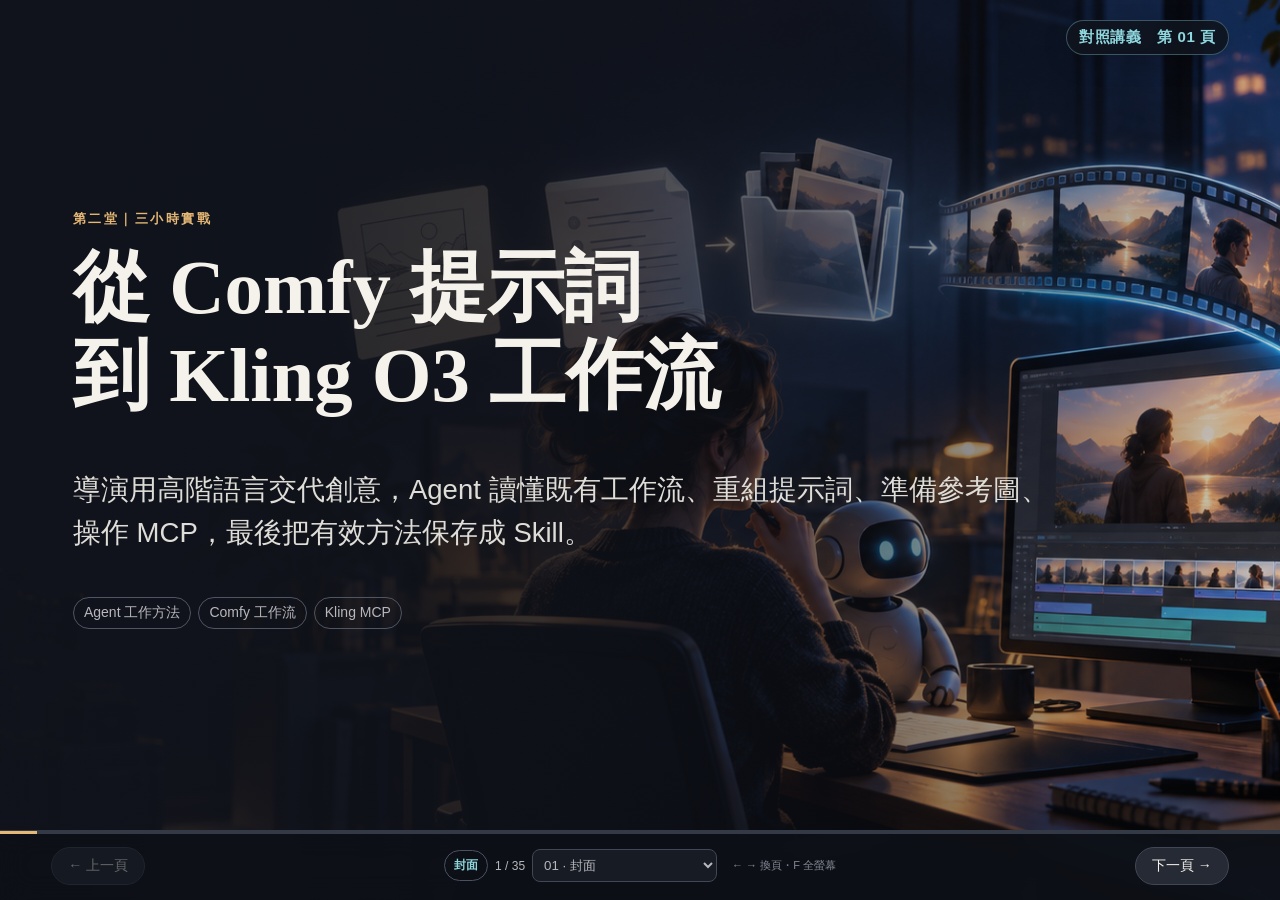
==== commit f7dda416: "OK" ====
--- a/lesson02/index.html
+++ b/lesson02/index.html
@@ -9,7 +9,7 @@
 .slide h2{font-size:clamp(42px,4.1vw,64px);line-height:1.12;max-width:1280px;margin-bottom:26px}
 .slide h3{font-size:24px}
 .dek{font-size:clamp(22px,2.15vw,30px);max-width:980px}
-.grid{gap:18px}.grid.four{grid-template-columns:repeat(2,minmax(0,1fr))}.grid.five{grid-template-columns:repeat(3,minmax(0,1fr))}
+.grid{gap:18px}.grid.four{grid-template-columns:repeat(2,minmax(0,1fr))}.grid.five{grid-template-columns:repeat(3,minmax(0,1fr))}.learning-path.seven{grid-template-columns:repeat(4,minmax(0,1fr))}
 .card{padding:22px 24px;border-color:rgba(255,255,255,.08);border-radius:22px;background:linear-gradient(145deg,rgba(255,255,255,.07),rgba(255,255,255,.022));box-shadow:inset 0 1px 0 rgba(255,255,255,.08),0 18px 60px rgba(0,0,0,.12)}
 .card p,.card li{font-size:19px;line-height:1.48}.callout{font-size:19px;padding:18px 22px;border-radius:18px}
 .compare{font-size:19px}.compare th{font-size:17px}.compare th,.compare td{padding:13px 16px}
@@ -23,7 +23,7 @@
 .beforeafter>div:not(.arrow){padding:32px;border-color:rgba(255,255,255,.09);border-radius:24px}.beforeafter span{font-size:16px}.beforeafter b{font-size:27px}.beforeafter p{font-size:19px;line-height:1.5}
 .record{font-size:18px;border-color:rgba(255,255,255,.09);border-radius:18px}
 .triptych-labels>div{padding:12px 15px;border-color:rgba(255,255,255,.08);border-radius:16px}.triptych-labels b{font-size:18px}.triptych-labels span{font-size:17px}
-@media(max-width:800px){.slide{padding:30px 20px 92px}.nodeflow.five-stage{grid-template-columns:1fr}.nodeflow.five-stage .node{grid-column:auto}.flow.four-stage{grid-template-columns:1fr}}
+@media(max-width:800px){.slide{padding:30px 20px 92px}.learning-path.seven,.nodeflow.five-stage{grid-template-columns:1fr}.nodeflow.five-stage .node{grid-column:auto}.flow.four-stage{grid-template-columns:1fr}}
 
 .productcase{display:grid;grid-template-columns:.72fr 1.14fr 1.14fr;gap:14px;align-items:stretch}.productcase.productcase-two{grid-template-columns:repeat(2,minmax(0,1fr))}.productcase figure,.video-grid figure,.product-result>figure{margin:0;padding:10px;border:1px solid var(--line);border-radius:16px;background:#171b24;min-width:0}.productcase img{width:100%;height:39vh;object-fit:contain;border-radius:10px;background:#0c1017}.productcase .product-master img{object-fit:cover}.productcase figcaption,.video-grid figcaption,.product-result figcaption{display:grid;gap:3px;padding-top:7px}.productcase figcaption b,.video-grid figcaption b,.product-result figcaption b{color:var(--gold);font-size:17px}.productcase figcaption span,.video-grid figcaption span,.product-result figcaption span{color:var(--muted);font-size:16px;line-height:1.4}.video-grid{display:grid;grid-template-columns:repeat(5,minmax(0,1fr));gap:10px}.video-grid.three-videos{grid-template-columns:repeat(3,minmax(0,1fr))}.video-grid.two-videos{grid-template-columns:repeat(2,minmax(0,1fr));max-width:1040px;margin-inline:auto}.video-grid video{display:block;width:100%;height:43vh;object-fit:cover;border-radius:10px;background:#05070b}.product-result{display:grid;grid-template-columns:.52fr 1.48fr;gap:14px;align-items:stretch}.product-result video{display:block;width:100%;height:46vh;object-fit:contain;border-radius:10px;background:#05070b}.result-notes{display:grid;grid-template-rows:1fr auto;gap:10px}.result-notes>img{display:block;width:100%;height:24vh;object-fit:contain;border:1px solid var(--line);border-radius:12px;background:#090c12}.result-notes .card{padding:13px 18px}.result-notes .card ul{display:grid;grid-template-columns:1fr 1fr;gap:4px 24px}@media(max-width:800px){.productcase,.productcase.productcase-two,.video-grid,.product-result{grid-template-columns:1fr}.productcase img,.video-grid video,.product-result video{height:auto;max-height:62vh}.result-notes .card ul{grid-template-columns:1fr}}
 .model-origin{display:flex;align-items:center;gap:14px;margin:-8px 0 15px;padding:12px 16px;border:1px solid rgba(143,215,222,.34);border-radius:16px;background:rgba(143,215,222,.08)}.model-origin b{flex:0 0 auto;color:var(--cyan);font-size:20px}.model-origin span{color:#d8d5cf;font-size:17px;line-height:1.4}.veo-input-layout{display:grid;grid-template-columns:.55fr 1.45fr;gap:18px;align-items:stretch}.veo-input-layout figure{margin:0;padding:10px;border:1px solid var(--line);border-radius:20px;background:#171b24}.veo-input-layout img{display:block;width:100%;height:47vh;object-fit:contain;border-radius:13px;background:#080b11}.veo-input-layout figcaption{display:grid;gap:4px;padding:10px 8px 4px}.veo-input-layout figcaption b{color:var(--gold);font-size:20px}.veo-input-layout figcaption span{color:var(--muted);font-size:17px;line-height:1.42}.veo-prompt-layout{display:grid;grid-template-columns:.6fr 1.4fr;gap:18px;min-height:0}.veo-prompt-notes{display:grid;align-content:start;gap:12px}.veo-prompt-notes article{display:grid;gap:5px;padding:15px 17px;border:1px solid rgba(255,255,255,.09);border-radius:17px;background:#171c26}.veo-prompt-notes b{color:var(--cyan);font-size:19px}.veo-prompt-notes span{color:#d8d5cf;font-size:16.5px;line-height:1.42}.prompt-link{display:block;padding:13px 16px;border:1px solid rgba(230,184,117,.42);border-radius:15px;background:rgba(230,184,117,.1);color:var(--gold);font-size:17px;font-weight:700;text-decoration:none}.veo-prompt-scroll{height:49vh;margin:0;overflow:auto;white-space:pre-wrap;padding:18px 20px;border:1px solid #3b404c;border-radius:18px;background:#0b0e14;color:#e8e2d7;font:15.5px/1.5 ui-monospace,"Cascadia Code",monospace}.veo-prompt-layout+.source{margin-top:10px}@media(max-width:800px){.model-origin{display:grid}.veo-input-layout,.veo-prompt-layout{grid-template-columns:1fr}.veo-input-layout img{height:auto;max-height:45vh}.veo-prompt-scroll{height:45vh}}
@@ -47,6 +47,7 @@
 @media(max-width:800px){.concept-split,.tool-layout,.visual-brief-layout,.workflow-proof-layout,.execution-proof-layout,.chat-transcript.two-column,.dialogue-visual,.submission-proof,.correction-sequence,.model-result-layout{grid-template-columns:1fr}.video-model-matrix{grid-template-columns:1fr 1fr}.video-model-matrix article,.video-model-matrix article:nth-child(n+4){grid-column:auto}.task-gallery,.stack-cards,.save-ribbon,.dialogue-deliverables{grid-template-columns:1fr}.task-gallery article{grid-template-columns:110px 1fr}.task-gallery img{width:110px;height:90px}.concept-visual img,.tool-visual img,.brief-image img{height:auto;max-height:50vh}.dialogue-source img{height:auto;max-height:48vh}.model-video video{height:auto;max-height:50vh}.reference-proof>div{grid-template-columns:1fr}.reference-proof>div i{transform:rotate(90deg)}.reference-proof img,.motion-proof img,.motion-proof video{height:auto;max-height:42vh}}
 
 .chapter-chip{padding:6px 9px;border:1px solid #4a5261;border-radius:999px;color:var(--cyan);font-weight:700}@media(max-width:800px){.chapter-chip{display:none}}
+.handout-ref{position:absolute;z-index:6;top:20px;right:clamp(24px,4vw,58px);display:inline-flex;align-items:center;max-width:max-content;padding:7px 12px;border:1px solid rgba(143,215,222,.34);border-radius:999px;background:rgba(15,20,29,.88);box-shadow:0 8px 24px rgba(0,0,0,.18);color:var(--cyan);font-size:15px;font-weight:700;letter-spacing:.04em;backdrop-filter:blur(12px)}@media(max-width:800px){.handout-ref{top:10px;right:12px;padding:5px 9px;font-size:12px}}
 </style></head>
 <body><main class="deck" aria-label="第二堂課簡報"><section class="slide cover active" data-title="封面">
 
@@ -55,6 +56,7 @@
       <p class="dek">導演用高階語言交代創意，Agent 讀懂既有工作流、重組提示詞、準備參考圖、操作 MCP，最後把有效方法保存成 Skill。</p>
       <div class="pillrow"><span class="tag">Agent 工作方法</span><span class="tag">Comfy 工作流</span><span class="tag">Kling MCP</span></div>
     
+<div class="handout-ref" aria-label="對照講義第 1 頁">對照講義　第 01 頁</div>
 </section><section class="slide " data-title="什麼是 Agent">
 
       <div class="kicker">第一章｜先建立共同語言</div><h2>Agent 不是另一個提示詞產生器</h2>
@@ -66,6 +68,7 @@
         </div>
       </div>
     
+<div class="handout-ref" aria-label="對照講義第 2 頁">對照講義　第 02 頁</div>
 </section><section class="slide " data-title="工具關係">
 
       <div class="kicker">第一章｜先建立共同語言</div><h2>Antigravity、Gemini、ChatGPT、Codex、Comfy、Kling 各自做什麼？</h2>
@@ -77,9 +80,32 @@
         <tr><td>可重用規則</td><td>AGENTS.md、Skill</td><td>保存工作方法、確認點與驗收標準</td></tr>
       </tbody></table><figure class="tool-visual"><img src="assets/workflow-studio.png" alt="多種模型、專案資料與工具在同一工作介面中協作"><figcaption><b>工作介面像控制台</b><span>模型負責思考；專案提供脈絡；MCP 讓 Agent 操作外部服務；Skill 保存方法。</span></figcaption></figure></div>
     
+<div class="handout-ref" aria-label="對照講義第 2 頁">對照講義　第 02 頁</div>
+</section><section class="slide " data-title="為什麼使用 Agent">
+
+      <div class="kicker">第二章｜選擇合適的工作模式 1／2</div><h2>工作若要跨越多個步驟，只有一段回答還不夠</h2>
+      <div class="grid two">
+        <article class="card"><div class="num">一般網頁對話</div><h3>交付一段回覆</h3><p>適合解釋概念、改寫文字、發想選項或回答一次性的問題。使用者自己搬資料、執行工具與檢查結果。</p></article>
+        <article class="card"><div class="num">Agent 工作模式</div><h3>交付可檢查成果</h3><p>持續讀取同一個專案，查找可信資料、修改檔案、操作工具、等待核准、追蹤任務並驗收結果。</p></article>
+      </div>
+      <div class="comparison-rail topgap"><span>讀專案</span><i>→</i><span>查證與提案</span><i>→</i><span>等待核准</span><i>→</i><span>使用工具</span><i>→</i><span>驗收與保存</span></div>
+      <div class="callout"><b>本課需要 Agent 的原因：</b>完成影片不是只有寫提示詞，還包含素材分工、官方資料查證、參考圖、MCP 提交、任務追蹤、成片驗收與 Skill 保存。</div>
+    
+<div class="handout-ref" aria-label="對照講義第 3 頁">對照講義　第 03 頁</div>
+</section><section class="slide " data-title="網頁對話還是 Agent">
+
+      <div class="kicker">第二章｜選擇合適的工作模式 2／2</div><h2>看任務需要什麼，不看產品名稱</h2>
+      <div class="grid two">
+        <article class="card"><h3>用一般網頁對話</h3><ul><li>問題可以一次回答</li><li>不需要讀取整個專案</li><li>不需要操作外部工具</li><li>結果由人自行執行與保存</li></ul></article>
+        <article class="card"><h3>用 Agent</h3><ul><li>任務需要多步驟持續推進</li><li>必須讀檔、查來源與保持脈絡</li><li>要修改檔案或操作 MCP</li><li>需要核准點、驗收與可重跑紀錄</li></ul></article>
+      </div>
+      <div class="quote topgap">ChatGPT 接上專案資料、規則與工具時，也可以用 Agent 模式工作。差別在於<em>能不能持續完成任務並留下證據</em>。</div>
+      <div class="callout"><b>判斷題：</b>如果關掉對話後，還有人必須手動把回答搬到其他地方、逐項執行並自己記錄進度，這個任務通常還沒有被 Agent 化。</div>
+    
+<div class="handout-ref" aria-label="對照講義第 3 頁">對照講義　第 03 頁</div>
 </section><section class="slide " data-title="影片模型的官方輸入建議">
 
-      <div class="kicker">第一章｜分清楚影片模型</div><h2>官方建議的輸入結構不同，Agent 要依目標模型重組</h2>
+      <div class="kicker">第二章｜分清楚影片模型</div><h2>官方建議的輸入結構不同，Agent 要依目標模型重組</h2>
       <div class="video-model-matrix">
         <article><b>Kling VIDEO 3.0／Omni</b><span>官方公式是主體、動作、場景，再選擇攝影語言、光線與氣氛；圖片生成影片時，圖片負責已看得見的外觀，文字描述要發生的動作。</span><code>主體＋動作＋場景</code><small class="evidence">官方提示指南</small></article>
         <article><b>Veo 3.1</b><span>官方指南列出主體、動作、風格，以及攝影機、構圖、焦點、鏡頭效果和氣氛；對白、音效與環境聲可分別明寫。</span><code>畫面描述＋攝影＋聲音</code><small class="evidence">官方提示指南</small></article>
@@ -90,9 +116,10 @@
       <div class="callout"><b>教學推論：</b>固定創意意圖、素材與驗收標準，再依上述官方輸入責任改寫。這是公平測試的設計，不是「某種句型必然更好」的保證。</div>
       <p class="source">官方資料查閱：2026 年 10 月 12 日｜<a href="https://kling.ai/quickstart/text-to-video-prompt-guide">Kling</a> · <a href="https://ai.google.dev/gemini-api/docs/veo">Veo</a> · <a href="https://help.runwayml.com/hc/en-us/articles/48324313115155-Image-to-Video-Prompting-Guide">Runway</a> · <a href="https://seed.bytedance.com/en/blog/one-take-creation-flexible-referencing-introducing-seedance-2-5">Seedance</a> · <a href="https://github.com/Wan-Video/Wan2.2">Wan</a></p>
     
+<div class="handout-ref" aria-label="對照講義第 4 頁">對照講義　第 04 頁</div>
 </section><section class="slide " data-title="Agent 模型公平比較">
 
-      <div class="kicker">第一章｜再比較 Agent 模型</div><h2>固定 brief、輸入與評分表，再測兩到三個 Agent 選項</h2>
+      <div class="kicker">第二章｜再比較 Agent 模型</div><h2>固定 brief、輸入與評分表，再測兩到三個 Agent 選項</h2>
       <div class="visual-brief-layout">
         <figure class="brief-image"><img src="assets/o3-character-source.jpg" alt="所有 Agent 都使用的同一張角色素材"><figcaption><b>固定同一個專案與角色素材</b><span>所有選項讀相同規則、紀錄、圖片與高階指令。</span></figcaption></figure>
         <div class="brief-copy"><div class="quote compact-quote">請讀取專案規則與角色素材，提出一支 <em>Kling O3 影片方案</em>；先交付完整摘要，不要送出付費生成。</div>
@@ -102,22 +129,25 @@
         </div>
       </div>
     
+<div class="handout-ref" aria-label="對照講義第 4 頁">對照講義　第 04 頁</div>
 </section><section class="slide " data-title="今日學習路線">
 
-      <div class="kicker">課程地圖｜六個前後相接的章節</div><h2>每一章都要產出下一章能使用的東西</h2>
-      <div class="grid three learning-path">
+      <div class="kicker">課程地圖｜七個前後相接的章節</div><h2>每一章都要產出下一章能使用的東西</h2>
+      <div class="grid three learning-path seven">
         <article class="card"><div class="num">01</div><h3>建立共同語言</h3><p>分清楚 Agent、工作介面、影片模型、提示詞與工具。</p></article>
-        <article class="card"><div class="num">02</div><h3>拆學員問題</h3><p>從真實案例找出缺的是需求、素材、方法、工具或驗收。</p></article>
-        <article class="card"><div class="num">03</div><h3>先看完整工作流</h3><p>看 Agent 如何從高階創意走到核准、執行、驗收與保存。</p></article>
-        <article class="card"><div class="num">04</div><h3>追查方法來源</h3><p>回到原始對話與 Comfy，辨認提示詞基準如何形成。</p></article>
-        <article class="card"><div class="num">05</div><h3>轉譯並完成任務</h3><p>製作參考圖、改寫 Kling 輸入、操作 MCP 並驗收成片。</p></article>
-        <article class="card"><div class="num">06</div><h3>轉移並保存</h3><p>把方法轉移到商品影片，再把已驗證規則保存成 Skill。</p></article>
+        <article class="card"><div class="num">02</div><h3>選擇工作模式</h3><p>判斷一般網頁對話何時足夠，何時需要 Agent。</p></article>
+        <article class="card"><div class="num">03</div><h3>拆學員問題</h3><p>從真實案例找出缺的是需求、素材、方法、工具或驗收。</p></article>
+        <article class="card"><div class="num">04</div><h3>先看完整工作流</h3><p>看 Agent 如何從高階創意走到核准、執行、驗收與保存。</p></article>
+        <article class="card"><div class="num">05</div><h3>追查方法來源</h3><p>回到原始對話與 Comfy，辨認提示詞基準如何形成。</p></article>
+        <article class="card"><div class="num">06</div><h3>轉譯並完成任務</h3><p>製作參考圖、改寫 Kling 輸入、操作 MCP 並驗收成片。</p></article>
+        <article class="card"><div class="num">07</div><h3>轉移並保存</h3><p>把方法轉移到商品影片，再把已驗證規則保存成 Skill。</p></article>
       </div>
       <div class="callout"><b>學習線：</b>問題 → 完成版 → 形成證據 → 模型輸入 → 執行驗收 → 可重跑方法。</div>
     
+<div class="handout-ref" aria-label="對照講義第 3 頁">對照講義　第 03 頁</div>
 </section><section class="slide " data-title="學員案例">
 
-      <div class="kicker">第二章｜先拆學員遇到的問題</div><h2>不要先怪模型，先把工作還原</h2>
+      <div class="kicker">第三章｜先拆學員遇到的問題</div><h2>不要先怪模型，先把工作還原</h2>
       <div class="flow six">
         <div class="step"><b>1</b><span>原本想完成什麼？</span></div>
         <div class="step"><b>2</b><span>Agent 拿到哪些資料？</span></div>
@@ -132,9 +162,10 @@
         <article class="card"><h3>驗收問題</h3><p>只有生成，沒有核准點、版本紀錄與可觀察標準。</p></article>
       </div>
     
+<div class="handout-ref" aria-label="對照講義第 3 頁">對照講義　第 03 頁</div>
 </section><section class="slide " data-title="完成版工作流 1">
 
-      <div class="kicker">第三章｜先看完整工作流 1／2</div><h2>先從高階創意走到可核准的參考圖</h2>
+      <div class="kicker">第四章｜先看完整工作流 1／2</div><h2>先從高階創意走到可核准的參考圖</h2>
       <div class="workflow-proof-layout"><div class="workflow-stack">
         <article><b>① 導演給基準</b><span>Kling O3、Comfy 提示詞範本、角色素材與鏡頭創意。</span></article>
         <article><b>② Agent 研究</b><span>讀專案規則、素材、既有紀錄與目前工具能力。</span></article>
@@ -142,9 +173,10 @@
       </div><figure class="reference-proof"><div><img src="assets/o3-character-source.jpg" alt="角色身分與服裝的原始參考圖"><i>→</i><img src="assets/o3-shot-001-reference.png" alt="ChatGPT 產生的低機位廣角定稿圖"></div><figcaption><b>④ 核准參考圖 → ⑤ ChatGPT 定稿</b><span>左圖鎖定角色身分；右圖讓導演直接檢查姿態、鏡位、構圖、色彩與光線。</span></figcaption></figure></div>
       <div class="callout"><b>第一個人類決定點：</b>看圖核准，不是看到一長段提示詞就猜結果。</div>
     
+<div class="handout-ref" aria-label="對照講義第 5 頁">對照講義　第 05 頁</div>
 </section><section class="slide " data-title="完成版工作流 2">
 
-      <div class="kicker">第三章｜先看完整工作流 2／2</div><h2>核准送片後，Agent 才執行、追蹤與保存</h2>
+      <div class="kicker">第四章｜先看完整工作流 2／2</div><h2>核准送片後，Agent 才執行、追蹤與保存</h2>
       <div class="execution-proof-layout"><div><div class="flow four-stage">
         <div class="step accent-step"><b>⑥ 核准送片</b><span>確認素材、提示詞、模型、規格、音訊與提交次數。</span></div>
         <div class="step"><b>⑦ Kling MCP</b><span>上傳素材並只提交一次付費生成。</span></div>
@@ -154,9 +186,10 @@
       <figure class="motion-proof"><div><img src="assets/o3-shot-001-reference.png" alt="ChatGPT 產生的人物低機位廣角定稿圖"><i>→</i><video controls muted playsinline preload="metadata" poster="assets/shot-001-kling-o3-poster.jpg"><source src="assets/shot-001-crouching-wide-angle-kling-o3-v1.mp4" type="video/mp4"></video></div><figcaption><b>ChatGPT 定稿圖 → Kling O3 人物成片</b><span>送片前核准蹲姿、低機位與廣角構圖；完成後檢查人物身分、抬頭動作、運鏡與結尾。</span></figcaption></figure></div>
       <div class="callout"><b>第二個人類決定點：</b>付費送片核准。Agent 必須先交付完整摘要，再執行會扣點的工具。</div>
     
+<div class="handout-ref" aria-label="對照講義第 5 頁">對照講義　第 05 頁</div>
 </section><section class="slide " data-title="O3 工作流故事">
 
-      <div class="kicker">第三章｜再追查工作流如何形成</div><h2>這條工作流是在對話中長出來的</h2>
+      <div class="kicker">第四章｜再追查工作流如何形成</div><h2>這條工作流是在對話中長出來的</h2>
       <div class="timeline-list story-list">
         <div><b>① 設定分工與模型</b><span>「由你產生提示詞並調用 Kling MCP；我擔任導演。使用模型是 Kling O3。」</span></div>
         <div><b>② 導演提供提示詞範本</b><span>你貼上從 Comfy 帶來的完整提示詞，要求往後沿用它的描述風格。</span></div>
@@ -168,9 +201,10 @@
       </div>
       <p class="small"><b>關鍵：</b>這不是 Agent 憑空發明提示詞風格；導演先提供成功範本，Agent 再分析其結構並轉用到新鏡頭。</p>
     
+<div class="handout-ref" aria-label="對照講義第 6 頁">對照講義　第 06 頁</div>
 </section><section class="slide " data-title="原始對話 1：先定義合作">
 
-      <div class="kicker">第三章｜原始對話 1／4</div><h2>第一回合先定義誰決定、誰執行</h2>
+      <div class="kicker">第四章｜原始對話 1／4</div><h2>第一回合先定義誰決定、誰執行</h2>
       <div class="chat-transcript two-column"><div class="chat-column">
         <article class="bubble director"><b>導演</b><p>「我要建立一個新的工作流，由你產生提示詞並且調用 Kling MCP 幫我生成影片、還有提供給 O3 的參考圖像，我擔任導演。使用模型是 Kling O3。」</p></article>
         <article class="bubble director"><b>導演</b><p>「這是提示詞範本，我們往後的提示詞風格都要照這個樣子。」</p><div class="prompt excerpt">Wide shot of a free-spirited young woman running toward the camera… crisp focus on her face… light motion blur… Vivid colors… optimistic, uplifting cinematic tone.</div></article>
@@ -180,9 +214,10 @@
       </div></div>
       <div class="callout"><b>教學判讀：</b>高階指令先建立角色、工具、核准權與失敗處理；提示詞範本只是其中一項基準。</div>
     
+<div class="handout-ref" aria-label="對照講義第 6 頁">對照講義　第 06 頁</div>
 </section><section class="slide " data-title="原始對話 2：高階創意變成提案">
 
-      <div class="kicker">第三章｜原始對話 2／4</div><h2>一句創意，轉成兩份可核准輸入</h2>
+      <div class="kicker">第四章｜原始對話 2／4</div><h2>一句創意，轉成兩份可核准輸入</h2>
       <div class="dialogue-visual"><figure class="dialogue-source"><img src="assets/o3-character-source.jpg" alt="導演在對話中提供的角色附件"><figcaption>導演提供的角色附件</figcaption></figure><div class="chat-transcript">
         <article class="bubble director"><b>導演</b><p>「我想要這個角色風格，讓他蹲下抬頭，鏡頭使用廣角鏡頭看他。」</p></article>
         <article class="bubble agent"><b>Agent 提案</b><p>採用貼近地面的低機位與 20mm 廣角，補上夜間石造街景、直閃、焦點、風、銀飾擺動與一次緩慢前推。</p></article>
@@ -190,9 +225,10 @@
         <article class="bubble evidence"><b>此時還沒有送片</b><p>Agent 先交付兩份提示詞草案，等待導演對方案說「核准」。完整原文會在後續提示詞頁逐段解釋。</p></article>
       </div></div>
     
+<div class="handout-ref" aria-label="對照講義第 6 頁">對照講義　第 06 頁</div>
 </section><section class="slide " data-title="原始對話 3：核准後仍然做錯">
 
-      <div class="kicker">第三章｜原始對話 3／4</div><h2>錯誤不是刪掉，而是留下證據並改寫規則</h2>
+      <div class="kicker">第四章｜原始對話 3／4</div><h2>錯誤不是刪掉，而是留下證據並改寫規則</h2>
       <div class="chat-transcript correction-sequence">
         <article class="bubble director"><b>導演</b><p>「核准。」</p></article>
         <article class="bubble agent bad-event"><b>Agent 的歷史執行</b><p>當時先用 Kling Image O3 生成參考圖。模型 <code>kling-image-v3_0_omni</code>，消耗 2 點，狀態 COMPLETED。</p><small>generationId：AepElqmn6cpHqS2oPE1v3nGt084lgRsgqO0BvKnaT4PasvoIp0yDGLlj_YhNGmPGwvf9hPgN</small></article>
@@ -201,9 +237,10 @@
       </div>
       <div class="callout"><b>教學判讀：</b>「核准」只對當時看得見的提案有效。工具責任若沒寫清楚，Agent 仍可能執行錯誤；糾正後要同時更新成品狀態與工作流規則。</div>
     
+<div class="handout-ref" aria-label="對照講義第 6 頁">對照講義　第 06 頁</div>
 </section><section class="slide " data-title="原始對話 4：正式送片與證據">
 
-      <div class="kicker">第三章｜原始對話 4／4</div><h2>一句「生成第一段影片」能執行，因為前面已有完整摘要</h2>
+      <div class="kicker">第四章｜原始對話 4／4</div><h2>一句「生成第一段影片」能執行，因為前面已有完整摘要</h2>
       <div class="submission-proof"><div class="chat-transcript">
         <article class="bubble agent"><b>更正後的送片前檢查</b><p>正式參考圖已由 ChatGPT 生成。輸入為原始角色圖＋ChatGPT 定稿圖；5 秒、16:9、1080p、1 版；智慧多鏡頭關閉、同步音訊開啟；尚未核准前不消耗 Kling 點數。</p></article>
         <article class="bubble director"><b>導演</b><p>「生成第一段影片。」</p></article>
@@ -214,9 +251,10 @@
       </div></div>
       <p class="small">完整整理：<a href="ORIGINAL_DIALOGUE_TEACHING.md">ORIGINAL_DIALOGUE_TEACHING.md</a>　原始 TXT：<a href="sources/Kling_O3_對話紀錄_2026-10-11.txt">Kling_O3_對話紀錄_2026-10-11.txt</a></p>
     
+<div class="handout-ref" aria-label="對照講義第 6 頁">對照講義　第 06 頁</div>
 </section><section class="slide " data-title="Comfy 提示詞來源">
 
-      <div class="kicker">第四章｜回到 Comfy 提示詞來源</div><h2>示範提示詞是從 Comfy 工作流直接帶過來的</h2>
+      <div class="kicker">第五章｜回到 Comfy 提示詞來源</div><h2>示範提示詞是從 Comfy 工作流直接帶過來的</h2>
       <div class="prompt compact">Wide shot of a free-spirited young woman running toward the camera through a sun-drenched field, white birds exploding upward all around her like symbols of freedom. Her hair and dress are caught by the wind, captured with crisp focus on her face and light motion blur in the foreground flowers and wings. Vivid colors, bright clear sky, optimistic, uplifting cinematic tone.</div>
       <div class="grid four topgap">
         <article class="card"><div class="num">1</div><h3>景別與主體</h3><p>Wide shot、人物、主要動作。</p></article>
@@ -226,9 +264,10 @@
       </div>
       <div class="callout"><b>可以沿用：</b>創意意圖與描述順序。　<b>不能直接推論：</b>原文交給 Kling 就一定得到相同結果。</div>
     
+<div class="handout-ref" aria-label="對照講義第 7 頁">對照講義　第 07 頁</div>
 </section><section class="slide " data-title="認識 Comfy">
 
-      <div class="kicker">第四章｜沿節點讀懂資料流</div><h2>提示詞只是 Comfy 裡的一項輸入</h2>
+      <div class="kicker">第五章｜沿節點讀懂資料流</div><h2>提示詞只是 Comfy 裡的一項輸入</h2>
       <div class="nodeflow">
         <div class="node"><b>模型</b><span>負責生成的核心</span></div>
         <div class="node"><b>文字編碼</b><span>提示詞 → 條件資料</span></div>
@@ -245,9 +284,10 @@
       </tbody></table>
       <div class="callout"><b>初學者先回答三題：</b>這次由哪個模型生成？哪些條件不是寫在提示詞裡？結果在哪一步才變成可觀看的圖片？</div>
     
+<div class="handout-ref" aria-label="對照講義第 8 頁">對照講義　第 08 頁</div>
 </section><section class="slide " data-title="搬移前先盤點">
 
-      <div class="kicker">第四章｜從 Comfy 轉移到新工具</div><h2>先找出原本不是由文字控制的東西</h2>
+      <div class="kicker">第五章｜從 Comfy 轉移到新工具</div><h2>先找出原本不是由文字控制的東西</h2>
       <div class="grid two">
         <article class="card"><h3>原工作流要讀什麼</h3><ul><li>模型與文字編碼器</li><li>正向、負向提示詞</li><li>參考圖、ControlNet、LoRA</li><li>種子、取樣、降噪與輸出規格</li></ul></article>
         <article class="card"><h3>搬到 Kling 前要回答</h3><ul><li>哪些資訊由輸入圖負責？</li><li>哪些控制 Kling 沒有對應欄位？</li><li>要改寫成文字、參考圖還是後製？</li><li>如何固定條件並公平比較？</li></ul></article>
@@ -255,18 +295,20 @@
       <div class="quote topgap">同一個創意，應依<em>模型的輸入方式與官方提示規則</em>重新表達。</div>
       <p class="small">固定的是創意意圖、素材、規格與驗收標準；提示詞結構及素材分工要重新決定。</p>
     
+<div class="handout-ref" aria-label="對照講義第 8 頁">對照講義　第 08 頁</div>
 </section><section class="slide " data-title="高階導演指令">
 
-      <div class="kicker">第四章｜高階創意先於模型語法</div><h2>導演只先說他真正決定的事</h2>
+      <div class="kicker">第五章｜高階創意先於模型語法</div><h2>導演只先說他真正決定的事</h2>
       <div class="split"><img class="heroimg portrait" src="assets/o3-character-source.jpg" alt="原始角色與服裝參考圖"><div>
         <div class="quote">「我想要這個角色風格，讓他<em>蹲下抬頭</em>，鏡頭使用<em>廣角鏡頭</em>看他。」</div>
         <div class="grid two topgap"><article class="card"><h3>已決定</h3><p>角色來源、蹲姿、抬頭、廣角視覺。</p></article><article class="card"><h3>Agent 提案</h3><p>低機位、20mm 感、場景、光線、焦點、次要動態、鏡頭速度與結尾。</p></article></div>
         <div class="callout"><b>原則：</b>Agent 補的是可檢查方案，不是偷偷替導演決定創意。</div>
       </div></div>
     
+<div class="handout-ref" aria-label="對照講義第 8 頁">對照講義　第 08 頁</div>
 </section><section class="slide " data-title="三層指令">
 
-      <div class="kicker">第四章｜三層語言各自負責什麼</div><h2>提示詞不是工作流的全部</h2>
+      <div class="kicker">第五章｜三層語言各自負責什麼</div><h2>提示詞不是工作流的全部</h2>
       <div class="grid three">
         <article class="card"><div class="num">導演 → Agent</div><h3>高階工作指令</h3><p>交代創意、素材、限制、核准點與完成標準。</p></article>
         <article class="card"><div class="num">專案 → Agent</div><h3>AGENTS.md／Skill</h3><p>保存工具分工、工作步驟、失敗處理與驗收規則。</p></article>
@@ -274,28 +316,31 @@
       </div>
       <table class="compare"><thead><tr><th>放哪裡</th><th>保存內容</th></tr></thead><tbody><tr><td>Project</td><td>本次角色、圖片、提示詞、參數、generationId、結果與導演回饋</td></tr><tr><td>Skill</td><td>可跨鏡頭重用的查證、提案、核准、MCP、紀錄與驗收方式</td></tr><tr><td>AGENTS.md</td><td>整個專案都必須遵守的品質、命名、權限與交付規則</td></tr></tbody></table>
     
+<div class="handout-ref" aria-label="對照講義第 8 頁">對照講義　第 08 頁</div>
 </section><section class="slide break" data-title="休息">
 
       <div class="eyebrow">中場｜休息十分鐘</div><h1>回來後，<br>讓 Agent 真的送片。</h1><p class="dek">先核對素材、模型、提示詞、參數與費用，再由 MCP 建立一筆可追蹤的 Kling 任務。</p>
     
 </section><section class="slide " data-title="ChatGPT 參考圖">
 
-      <div class="kicker">第五章｜第一個核准點</div><h2>參考圖先鎖定第一幀能看見的事</h2>
+      <div class="kicker">第六章｜第一個核准點</div><h2>參考圖先鎖定第一幀能看見的事</h2>
       <div class="split visual"><div class="imagepair"><figure><img src="assets/o3-character-source.jpg" alt="角色來源圖"><figcaption>原始角色圖：身分、臉、服裝</figcaption></figure><figure><img src="assets/o3-shot-001-reference.png" alt="ChatGPT 低機位廣角參考圖"><figcaption>ChatGPT 定稿圖：姿態、鏡位、構圖、場景、光線</figcaption></figure></div><div>
         <div class="prompt tiny">Use the attached photograph as the character, face, wardrobe, and styling reference. Create a cinematic 16:9 landscape image: a low-angle wide shot of the same androgynous young fashion figure crouching low on a nighttime stone pavement, chin lifted and dark eyes looking upward toward the lens. Preserve their recognizable face, shaggy black hair beneath the charcoal knit beanie, oversized charcoal V-neck sweater, dramatically wide pleated trousers, worn brown belt with dangling silver charms, pointed black shoes, and oversized black padded bag resting beside them. The camera sits just above the ground with a close 20mm wide-angle perspective... Hard direct flash mixes with faint warm window light...</div>
         <p class="small"><b>中文脈絡：</b>先指定附件負責角色，再描述一個靜止瞬間；接著鎖姿態、鏡位、透視、焦點、光線與情緒。長時間動作留給影片階段。</p>
       </div></div>
     
+<div class="handout-ref" aria-label="對照講義第 9 頁">對照講義　第 09 頁</div>
 </section><section class="slide " data-title="Kling O3 提示詞">
 
-      <div class="kicker">第五章｜實作後的精鍊結果</div><h2>三句提示詞，每一句只負責一件事</h2>
+      <div class="kicker">第六章｜實作後的精鍊結果</div><h2>三句提示詞，每一句只負責一件事</h2>
       <div class="prompt tiny">Low-angle wide shot of the androgynous fashion figure from 圖片1 crouching on a nighttime stone pavement in the pose established by 圖片2, slowly lifting their chin toward the lens as the old facade stretches above them. Their shaggy hair, loose knit layers, and silver belt charms shift lightly in the breeze, captured with crisp focus on the face and gentle motion blur at the edges of the wide trousers during one slow push forward. Hard direct flash, deep graphite tones, tense, intimate, rebellious cinematic tone.</div>
       <div class="grid three topgap"><article class="card"><div class="num">第一句</div><h3>鏡頭與事件</h3><p>鏡位＋兩張圖的責任＋一個主要動作＋環境。</p></article><article class="card"><div class="num">第二句</div><h3>物理與攝影</h3><p>自然反應＋清晰焦點＋受控模糊＋一個運鏡。</p></article><article class="card"><div class="num">第三句</div><h3>視覺與情緒</h3><p>色彩＋光線＋二至三個同方向的情緒詞。</p></article></div>
       <p class="source">專案精鍊準則：<a href="sources/KLING_O3_PROMPT_GUIDELINES.md">KLING_O3_PROMPT_GUIDELINES.md</a>｜這是實作歸納，不是 Kling 官方固定語法。</p>
     
+<div class="handout-ref" aria-label="對照講義第 9 頁">對照講義　第 09 頁</div>
 </section><section class="slide " data-title="同一創意的分工">
 
-      <div class="kicker">第五章｜同一創意的模型專用輸入</div><h2>創意固定，輸入責任隨工具改變</h2>
+      <div class="kicker">第六章｜同一創意的模型專用輸入</div><h2>創意固定，輸入責任隨工具改變</h2>
       <table class="compare"><thead><tr><th>階段</th><th>它負責什麼</th><th>提示詞的寫法</th></tr></thead><tbody>
         <tr><td>Comfy</td><td>模型、條件節點、取樣參數共同控制結果</td><td>提示詞必須連同節點、模型與參數一起解讀</td></tr>
         <tr><td>ChatGPT 參考圖</td><td>角色、姿態、鏡位、構圖、色彩、光線與第一幀</td><td>描述一個可看見的靜止瞬間</td></tr>
@@ -303,15 +348,17 @@
       </tbody></table>
       <div class="callout"><b>現在的結論：</b>創意、素材與驗收標準固定；每個工具只接收它負責的資訊。三句式是本專案實作後的精鍊策略，是否適用新題材仍要用同素材、同參數測試。</div>
     
+<div class="handout-ref" aria-label="對照講義第 9 頁">對照講義　第 09 頁</div>
 </section><section class="slide " data-title="修正工作流">
 
-      <div class="kicker">第五章｜把糾正變成後續規則</div><h2>Agent 用錯工具時，不只重做眼前圖片</h2>
+      <div class="kicker">第六章｜把糾正變成後續規則</div><h2>Agent 用錯工具時，不只重做眼前圖片</h2>
       <div class="beforeafter"><div class="bad"><span>歷史版本</span><b>Kling Image O3 產生參考圖</b><p>生成完成，但不符合導演指定的製作分工。</p></div><div class="arrow">→</div><div class="good"><span>導演修正</span><b>「圖片是由 ChatGPT 生成。」</b><p>正式參考圖改由 ChatGPT 產生；Kling 只負責影片。</p></div></div>
       <div class="grid three topgap"><article class="card"><h3>更新規則</h3><p>後續鏡頭沿用新的工具分工。</p></article><article class="card"><h3>保留歷史</h3><p>舊圖與 generationId 不刪除，也不再當正式輸入。</p></article><article class="card"><h3>避免重複花費</h3><p>未核准的素材不自動送入付費影片任務。</p></article></div>
     
+<div class="handout-ref" aria-label="對照講義第 10 頁">對照講義　第 10 頁</div>
 </section><section class="slide " data-title="Kling MCP">
 
-      <div class="kicker">第五章｜Kling MCP 工具鏈</div><h2>Agent 負責串工具，人負責核准高成本動作</h2>
+      <div class="kicker">第六章｜Kling MCP 工具鏈</div><h2>Agent 負責串工具，人負責核准高成本動作</h2>
       <div class="flow">
         <div class="step"><b>who_am_i</b><span>確認登入、模型與即時參數</span></div>
         <div class="step"><b>file_upload</b><span>把本機素材交給 Kling</span></div>
@@ -322,39 +369,44 @@
       <div class="callout"><b>MCP（Model Context Protocol，模型情境協定）</b>把外部服務的功能接成 Agent 可以呼叫的工具。模型與參數以當天工具回傳為準，不靠記憶猜測。</div>
       <p class="small"><b>學員不必先寫 MCP 程式：</b>先學會確認登入與模型、看懂提交參數、保存 generationId，並只查詢同一筆任務。</p>
     
+<div class="handout-ref" aria-label="對照講義第 10 頁">對照講義　第 10 頁</div>
 </section><section class="slide " data-title="送片前確認">
 
-      <div class="kicker">第五章｜第二個核准點</div><h2>核准的是一份具體送片摘要</h2>
+      <div class="kicker">第六章｜第二個核准點</div><h2>核准的是一份具體送片摘要</h2>
       <div class="grid two"><article class="card"><h3>本次執行內容</h3><ul><li>模型：當次回傳的 Kling O3 影片模型</li><li>圖片1：原始角色與服裝</li><li>圖片2：ChatGPT 蹲姿廣角定稿</li><li>5 秒、16:9、1080p、1 版</li><li>智慧多鏡頭關閉、同步音訊開啟</li></ul></article><article class="card"><h3>本次執行邊界</h3><ul><li>只允許提交一次</li><li>等待期間不重複提交</li><li>失敗不自行改詞或重新扣點</li><li>保存 generationId、taskTraceId、成本與結果</li></ul></article></div>
       <div class="record topgap"><b>實際紀錄</b><span>QUEUING → RUNNING → COMPLETED</span><span>5 秒｜16:9｜1080p｜1 版｜60 點（2026-10-11 單次紀錄）</span></div>
       <p class="small">模型名稱、點數與能力屬於易變資訊。課堂前重新查詢，不把這筆歷史紀錄當成永久規格。</p>
     
+<div class="handout-ref" aria-label="對照講義第 10 頁">對照講義　第 10 頁</div>
 </section><section class="slide " data-title="MODEL 成片驗收">
 
-      <div class="kicker">第五章｜MODEL 成片驗收</div><h2>直接播放人物成片，再逐項判斷是否通過</h2>
+      <div class="kicker">第六章｜MODEL 成片驗收</div><h2>直接播放人物成片，再逐項判斷是否通過</h2>
       <div class="model-result-layout"><figure class="model-video"><video controls playsinline preload="metadata" poster="assets/shot-001-kling-o3-poster.jpg"><source src="assets/shot-001-crouching-wide-angle-kling-o3-v1.mp4" type="video/mp4"></video><figcaption><b>SHOT-001｜Kling O3 人物成片</b><span>5 秒、16:9、1080p；請播放完整影片觀察動作與時間連續性。</span></figcaption></figure><div class="model-checks"><article><b>人物一致性</b><span>臉、髮型、灰色服裝、身形與配件保持。</span></article><article><b>表演與鏡頭</b><span>低頭到抬頭清楚；低機位、廣角透視與一次平順前推成立。</span></article><article><b>物理與結尾</b><span>頭髮、衣料、銀飾自然；最後一秒臉部與構圖仍可使用。</span></article><div class="callout"><b>下一版只改一項：</b>保留人物、服裝、場景、光線與抬頭動作，只把攝影機前推速度降低一半。</div></div></div>
     
+<div class="handout-ref" aria-label="對照講義第 10 頁">對照講義　第 10 頁</div>
 </section><section class="slide " data-title="商品案例輸入">
 
-      <div class="kicker">第六章｜把方法轉移到商品影片</div><h2>兩張圖各自負責什麼，要先說清楚</h2>
+      <div class="kicker">第七章｜把方法轉移到商品影片</div><h2>兩張圖各自負責什麼，要先說清楚</h2>
       <div class="productcase productcase-two">
         <figure><img src="assets/shot-002-product-tail.png" alt="Schwarzkopf 修護髮露的英雄結尾參考圖"><figcaption><b>圖片 1｜結尾英雄畫面</b><span>Schwarzkopf Professional BC Bonacure Repair Rescue Shampoo；鎖定白色瓶身、桃紅壓頭、標籤、材質、藍色背景、桃紅底座與最後的完整水幕。</span></figcaption></figure>
         <figure><img src="assets/shot-002-product-opening.png" alt="ChatGPT 產生的商品開場參考圖"><figcaption><b>圖片 2｜ChatGPT 開場構圖</b><span>鎖定 9:16 開場、低水位、較平靜的畫面與商品起始位置。</span></figcaption></figure>
       </div>
       <div class="callout"><b>提示詞負責時間：</b>水從兩側聚集並升成透明水幕；攝影機只做一次緩慢前推與輕微上移；商品、壓頭、比例、品牌標誌和標籤全程保持清楚且不變。</div>
     
+<div class="handout-ref" aria-label="對照講義第 11 頁">對照講義　第 11 頁</div>
 </section><section class="slide " data-title="商品生成影片">
 
-      <div class="kicker">第六章｜用相同方法驗收商品成片</div><h2>成片要回到輸入責任逐項驗收</h2>
+      <div class="kicker">第七章｜用相同方法驗收商品成片</div><h2>成片要回到輸入責任逐項驗收</h2>
       <div class="product-result">
         <figure><video controls muted playsinline preload="metadata" poster="assets/shot-002-product-video-poster.jpg"><source src="assets/shot-002-product-kling-o3-v1.mp4" type="video/mp4"></video><figcaption><b>SHOT-002｜商品英雄水幕</b><span>5 秒｜9:16｜1080p｜24 fps｜單鏡頭｜同步音訊開啟</span></figcaption></figure>
         <div class="result-notes"><img src="assets/shot-002-product-video-contact.jpg" alt="SHOT-002 開始、中段與結尾的影片接觸表"><div class="card"><h3>驗收焦點</h3><ul><li>白瓶、桃紅壓頭與標籤是否穩定</li><li>水幕是否從低水位自然升高</li><li>前推加上移是否平順且沒有搶走商品</li><li>最後是否回到圖片 1 的英雄構圖</li></ul></div></div>
       </div>
       <p class="small">實際紀錄：模型 <code>kling-video-v3_0_omni</code>；狀態為 COMPLETED。這是 2026 年 10 月 11 日的單次生成紀錄，模型名稱與能力仍需在授課前由 MCP 即時確認。</p>
     
+<div class="handout-ref" aria-label="對照講義第 11 頁">對照講義　第 11 頁</div>
 </section><section class="slide " data-title="Jagua 生成影片 1">
 
-      <div class="kicker">第六章｜實際商品專案 1／3</div><h2>同一商品可拆成不同任務，不必塞進一支影片</h2>
+      <div class="kicker">第七章｜實際商品專案 1／3</div><h2>同一商品可拆成不同任務，不必塞進一支影片</h2>
       <div class="model-origin"><b>以下三支成片由 Gemini Veo 產生</b><span>這是本專案的實際生成結果；海灘情境是獨立段落，商品與水、商品微距使用後續頁面的 Workflow A。</span></div>
       <div class="video-grid three-videos">
         <figure><video controls muted playsinline preload="metadata"><source src="assets/jagua-generated-01-beach.mp4" type="video/mp4"></video><figcaption><b>海灘情境</b><span>環境、色調與品牌氣氛</span></figcaption></figure>
@@ -363,18 +415,20 @@
       </div>
       <div class="callout"><b>教學看法：</b>先說每段影片要解決的單一任務，再回到素材責任與驗收表。不要用一條提示詞同時要求所有效果。</div>
     
+<div class="handout-ref" aria-label="對照講義第 12 頁">對照講義　第 12 頁</div>
 </section><section class="slide " data-title="Jagua Veo 故事版">
 
-      <div class="kicker">第六章｜實際商品專案 2／3</div><h2>Veo 同時收到首幀與六格故事版，兩張圖的責任不同</h2>
+      <div class="kicker">第七章｜實際商品專案 2／3</div><h2>Veo 同時收到首幀與六格故事版，兩張圖的責任不同</h2>
       <div class="veo-input-layout">
         <figure><img src="assets/jagua-veo-first-frame.jpg" alt="Gemini Veo 商品影片的彩色首幀母幀"><figcaption><b>圖片 1｜首幀母幀</b><span>固定瓶型、標籤、材質、深海藍色調與水波折射光。</span></figcaption></figure>
         <figure class="storyboard"><img src="assets/jagua-veo-workflow-a-storyboard.webp" alt="Gemini Veo 商品主段落的六格故事版"><figcaption><b>圖片 2｜Workflow A 六格故事版</b><span>由左至右、由上而下：瓶身微距 → 精華滴落 → 側向水花 → 泡沫 → 斜向沖洗 → 瓶肩與瓶蓋收尾。</span></figcaption></figure>
       </div>
       <div class="callout"><b>關鍵：</b>提示詞明確告訴 Veo：圖片 1 是外觀與光影依據；圖片 2 只負責動作順序，不能把黑白線稿或格線畫進成片。</div>
     
+<div class="handout-ref" aria-label="對照講義第 12 頁">對照講義　第 12 頁</div>
 </section><section class="slide " data-title="Jagua Veo 提示詞">
 
-      <div class="kicker">第六章｜實際商品專案 3／3</div><h2>實際提示詞把素材責任、運鏡與六格動作寫成同一份執行規格</h2>
+      <div class="kicker">第七章｜實際商品專案 3／3</div><h2>實際提示詞把素材責任、運鏡與六格動作寫成同一份執行規格</h2>
       <div class="veo-prompt-layout">
         <div class="veo-prompt-notes">
           <article><b>1｜先定義兩張圖</b><span>Image 1 是 Master First Frame；Image 2 是 Visual Storyboard Grid。</span></article>
@@ -406,75 +460,14 @@
       </div>
       <p class="source">專案紀錄：Workflow A v5.0，更新日期 2026-09-02。提示詞原文同時寫有 Veo／Omni；本頁成片依本專案紀錄標示為 Gemini Veo。</p>
     
+<div class="handout-ref" aria-label="對照講義第 13 頁">對照講義　第 13 頁</div>
 </section><section class="slide " data-title="保存成 Skill">
 
-      <div class="kicker">第六章｜把已驗證的方法保存成 Skill</div><h2>把方法保存，不把單次提示詞當成咒語</h2>
+      <div class="kicker">第七章｜把已驗證的方法保存成 Skill</div><h2>把方法保存，不把單次提示詞當成咒語</h2>
       <div class="grid three"><article class="card"><div class="num">Project</div><h3>保存本次內容</h3><p>角色、圖片、提示詞、參數、任務編號、結果與導演回饋。</p></article><article class="card"><div class="num">Skill</div><h3>保存可重用方法</h3><p>讀脈絡、找資料、轉譯、核准、MCP、追蹤、驗收與失敗處理。</p></article><article class="card"><div class="num">下一次</div><h3>用高階語言重跑</h3><p>換角色、商品或模型後，Agent 重新研究並產生適用的新方案。</p></article></div>
       <div class="quote topgap">變因不同 → 提示詞分段 → 可以只改出錯的部分 → 能驗收是哪一段造成結果。學員最後要能引導 Agent <em>重新找方法、提出方案、執行、驗收並留下可重跑紀錄</em>。</div>
       <p class="source">查閱日期：2026 年 10 月 11 日。<a href="https://docs.comfy.org/essentials/core-concepts/links">ComfyUI</a> · <a href="https://kling.ai/quickstart/image-to-video-guide">Kling</a> · <a href="COURSE_OUTLINE.md">完整課綱</a></p>
     
-</section><section class="slide " data-title="變因：景別與角度">
-
-      <div class="kicker">附錄｜為什麼拆提示詞 1／4：鏡位</div><h2>鏡位是一個獨立控制項，所以要從其他描述中拆開</h2>
-      <img class="variable-plate" src="assets/prompt-variable-shot-angle.png" alt="同一產品的平視廣角、低機位廣角與微距特寫比較">
-      <div class="triptych-labels"><div><b>A｜平視廣角</b><span>商品較小，環境關係最清楚</span></div><div><b>B｜低機位廣角</b><span>瓶身顯得高大，視覺力量提高</span></div><div><b>C｜微距特寫</b><span>材質與細節最強，整體辨識減少</span></div></div>
-      <div class="callout"><b>拆開的理由：</b>當景別不對，只改「景別與角度」這一段，不必重寫產品、事件、光線與運鏡。這樣才知道畫面差異由哪個變因造成。</div>
-    
-</section><section class="slide " data-title="變因：環境動態">
-
-      <div class="kicker">附錄｜為什麼拆提示詞 2／4：事件</div><h2>事件和商品身分分開，才能控制畫面動態的多寡</h2>
-      <img class="variable-plate" src="assets/prompt-variable-environment-motion.png" alt="同一產品的無環境動態、單一水波與過量水花比較">
-      <div class="triptych-labels"><div><b>A｜沒有次要事件</b><span>商品清楚，但畫面較靜止</span></div><div><b>B｜一個清楚水波</b><span>動態支援商品，視線仍有主次</span></div><div><b>C｜事件過量</b><span>水花與粒子搶走注意力，也容易遮標</span></div></div>
-      <div class="callout"><b>拆開的理由：</b>商品外觀正確但事件太多時，只刪減「主要事件／環境反應」段。每鏡先保留一個主要動作，再加一個支援主體的環境動態。</div>
-    
-</section><section class="slide " data-title="變因：焦點與模糊">
-
-      <div class="kicker">附錄｜為什麼拆提示詞 3／4：焦點與物理反應</div><h2>保真條件與模糊範圍要獨立寫，才能保住商品資訊</h2>
-      <img class="variable-plate" src="assets/prompt-variable-focus-blur.png" alt="同一產品的全凍結、受控動態模糊與全畫面模糊比較">
-      <div class="triptych-labels"><div><b>A｜全部凍結</b><span>資訊清楚，速度感較弱</span></div><div><b>B｜受控動態模糊</b><span>商品與標籤清楚，外圍水花帶速度</span></div><div><b>C｜全域模糊</b><span>產品、文字與動態一起失去辨識</span></div></div>
-      <div class="callout"><b>拆開的理由：</b>商品與標籤是「必須保持」，模糊是「允許發生的位置」。兩者分段後，Agent 才能保留前者，只調整後者。</div>
-    
-</section><section class="slide " data-title="變因：主要運鏡">
-
-      <div class="kicker">附錄｜為什麼拆提示詞 4／4：運鏡</div><h2>運鏡獨立成段，才能只改攝影機路徑而不改事件</h2>
-      <img class="variable-plate" src="assets/prompt-variable-camera-movement.png" alt="同一產品的慢速前推、橫向移動與環繞運鏡九格關鍵影格比較">
-      <div class="triptych-labels"><div><b>A｜慢速前推</b><span>產品逐漸放大，觀看方向維持穩定</span></div><div><b>B｜橫向移動</b><span>產品比例接近不變，背景產生水平視差</span></div><div><b>C｜環繞運鏡</b><span>距離接近不變，瓶身正面轉為三分之四角度</span></div></div>
-      <div class="callout"><b>拆開的理由：</b>事件可以正確、運鏡卻失敗。把攝影機路徑獨立後，能只修改前推、橫移或環繞；速度、平順度與連續性仍要用影片驗收。</div>
-    
-</section><section class="slide " data-title="人物預測：景別與角度">
-
-      <div class="kicker">附錄｜把拆解法轉到人物 1／5</div><h2>同一個「鏡位段」，換成人物仍控制力量感與資訊量</h2>
-      <img class="variable-plate" src="assets/character-variable-shot-angle.png" alt="同一位人物的平視中廣、低機位廣角與臉部特寫比較">
-      <div class="triptych-labels"><div><b>A｜平視中廣</b><span>服裝、姿態與環境關係容易判讀</span></div><div><b>B｜低機位廣角</b><span>前景腿鞋放大，人物力量感提高</span></div><div><b>C｜臉部特寫</b><span>表情清楚，完整動作與場景資訊減少</span></div></div>
-      <div class="callout"><b>教學示意：</b>圖片用同一張主角參考圖生成，用來預測鏡位影響；真正的一致性仍要在 Kling 用同素材與參數實測。</div>
-    
-</section><section class="slide " data-title="人物預測：環境動態">
-
-      <div class="kicker">附錄｜把拆解法轉到人物 2／5</div><h2>「環境事件段」要支援表演，不能蓋過人物</h2>
-      <img class="variable-plate" src="assets/character-variable-environment-motion.png" alt="同一位人物在靜止、輕微夜風與事件過量環境中的比較">
-      <div class="triptych-labels"><div><b>A｜完全靜止</b><span>人物資訊清楚，畫面動態較弱</span></div><div><b>B｜一個輕微夜風</b><span>髮絲、衣角與銀飾提供自然反應</span></div><div><b>C｜事件過量</b><span>強風、落葉與霧開始遮擋臉和姿態</span></div></div>
-      <div class="callout"><b>待驗證：</b>事件增加後，眼睛、抬頭動作與人物輪廓是否仍清楚？先限制事件種類，再調整強度。</div>
-    
-</section><section class="slide " data-title="人物預測：焦點與模糊">
-
-      <div class="kicker">附錄｜把拆解法轉到人物 3／5</div><h2>「保真與焦點段」先鎖眼睛和臉，再安排模糊</h2>
-      <img class="variable-plate" src="assets/character-variable-focus-blur.png" alt="同一位人物的全部清楚、受控模糊與全域模糊比較">
-      <div class="triptych-labels"><div><b>A｜全部清楚</b><span>身分與服裝資訊完整，速度感較弱</span></div><div><b>B｜受控模糊</b><span>臉保持清楚，背景與邊緣提供速度</span></div><div><b>C｜全域模糊</b><span>臉、表演與服裝一起失去辨識</span></div></div>
-      <div class="callout"><b>提示詞方向：</b>明確指定 eyes and face remain crisp，並把模糊限制在可接受區域。</div>
-    
-</section><section class="slide " data-title="人物預測：主要運鏡">
-
-      <div class="kicker">附錄｜把拆解法轉到人物 4／5</div><h2>「運鏡段」獨立後，才能比較不同路徑的一致性壓力</h2>
-      <img class="variable-plate" src="assets/character-variable-camera-movement.png" alt="同一位人物的慢速前推、橫向移動與環繞運鏡代表畫面比較">
-      <div class="triptych-labels"><div><b>A｜慢速前推</b><span>人物放大，觀看方向與可見角度較穩定</span></div><div><b>B｜橫向移動</b><span>人物比例接近不變，背景產生水平視差</span></div><div><b>C｜環繞運鏡</b><span>模型補出未見角度，一致性壓力最高</span></div></div>
-      <div class="callout"><b>待驗證：</b>這張圖只能示意路徑的代表畫面；速度、平順度與跨影格漂移仍要看完整影片。</div>
-    
-</section><section class="slide " data-title="人物預測：色光與情緒">
-
-      <div class="kicker">附錄｜把拆解法轉到人物 5／5</div><h2>「色光段」獨立後，才能改情緒而保留人物與動作</h2>
-      <img class="variable-plate" src="assets/character-variable-color-lighting.png" alt="同一位人物在冷色晨光、夜間直閃與藍粉燈光下的比較">
-      <div class="triptych-labels"><div><b>A｜冷色晨光</b><span>平靜、親近，街頭張力降低</span></div><div><b>B｜夜間直閃</b><span>緊張、親密、反叛，接近原始方向</span></div><div><b>C｜藍粉燈光</b><span>商業能量提高，街頭真實感變弱</span></div></div>
-      <div class="callout"><b>待驗證：</b>膚色、灰色服裝材質與情緒是否仍符合創意？情緒必須能從畫面中的色彩與光線讀出。</div>
-    
+<div class="handout-ref" aria-label="對照講義第 14 頁">對照講義　第 14 頁</div>
 </section></main>
-<nav class="nav" aria-label="簡報導覽"><div class="progress"><i id="bar"></i></div><button id="prev" type="button">← 上一頁</button><div class="navcenter"><span id="chapter" class="chapter-chip">封面</span><span id="count">1 / 42</span><select id="jump" aria-label="跳到投影片"></select><span class="hint">← → 換頁・F 全螢幕</span></div><button id="next" type="button">下一頁 →</button></nav><script>(()=>{const slides=[...document.querySelectorAll('.slide')],count=document.getElementById('count'),chapter=document.getElementById('chapter'),bar=document.getElementById('bar'),jump=document.getElementById('jump'),prev=document.getElementById('prev'),next=document.getElementById('next');let i=0;slides.forEach((s,n)=>{const o=document.createElement('option');o.value=n;o.textContent=String(n+1).padStart(2,'0')+' · '+s.dataset.title;jump.append(o)});function show(n){i=Math.max(0,Math.min(slides.length-1,n));slides.forEach((s,k)=>{const active=k===i;s.classList.toggle('active',active);if(!active)s.querySelectorAll('video').forEach(v=>v.pause())});const kicker=slides[i].querySelector('.kicker')?.textContent||'';chapter.textContent=kicker?kicker.split('｜')[0]:(slides[i].classList.contains('break')?'中場':'封面');count.textContent=`${i+1} / ${slides.length}`;bar.style.width=`${(i+1)/slides.length*100}%`;jump.value=i;prev.disabled=i===0;next.disabled=i===slides.length-1;history.replaceState(null,'','#slide-'+(i+1))}prev.onclick=()=>show(i-1);next.onclick=()=>show(i+1);jump.onchange=()=>show(+jump.value);document.addEventListener('keydown',e=>{if(e.target.closest('video,button,select,input,textarea'))return;if(['ArrowRight','PageDown',' '].includes(e.key)){e.preventDefault();show(i+1)}if(['ArrowLeft','PageUp'].includes(e.key)){e.preventDefault();show(i-1)}if(e.key.toLowerCase()==='f'){if(!document.fullscreenElement)document.documentElement.requestFullscreen?.();else document.exitFullscreen?.()}});let start=location.hash.match(/slide-(\d+)/);if(start)show(+start[1]-1);else show(0)})();</script></body></html>+<nav class="nav" aria-label="簡報導覽"><div class="progress"><i id="bar"></i></div><button id="prev" type="button">← 上一頁</button><div class="navcenter"><span id="chapter" class="chapter-chip">封面</span><span id="count">1 / 35</span><select id="jump" aria-label="跳到投影片"></select><span class="hint">← → 換頁・F 全螢幕</span></div><button id="next" type="button">下一頁 →</button></nav><script>(()=>{const slides=[...document.querySelectorAll('.slide')],count=document.getElementById('count'),chapter=document.getElementById('chapter'),bar=document.getElementById('bar'),jump=document.getElementById('jump'),prev=document.getElementById('prev'),next=document.getElementById('next');let i=0;slides.forEach((s,n)=>{const o=document.createElement('option');o.value=n;o.textContent=String(n+1).padStart(2,'0')+' · '+s.dataset.title;jump.append(o)});function show(n){i=Math.max(0,Math.min(slides.length-1,n));slides.forEach((s,k)=>{const active=k===i;s.classList.toggle('active',active);if(!active)s.querySelectorAll('video').forEach(v=>v.pause())});const kicker=slides[i].querySelector('.kicker')?.textContent||'';chapter.textContent=kicker?kicker.split('｜')[0]:(slides[i].classList.contains('break')?'中場':'封面');count.textContent=`${i+1} / ${slides.length}`;bar.style.width=`${(i+1)/slides.length*100}%`;jump.value=i;prev.disabled=i===0;next.disabled=i===slides.length-1;history.replaceState(null,'','#slide-'+(i+1))}prev.onclick=()=>show(i-1);next.onclick=()=>show(i+1);jump.onchange=()=>show(+jump.value);document.addEventListener('keydown',e=>{if(e.target.closest('video,button,select,input,textarea'))return;if(['ArrowRight','PageDown',' '].includes(e.key)){e.preventDefault();show(i+1)}if(['ArrowLeft','PageUp'].includes(e.key)){e.preventDefault();show(i-1)}if(e.key.toLowerCase()==='f'){if(!document.fullscreenElement)document.documentElement.requestFullscreen?.();else document.exitFullscreen?.()}});let start=location.hash.match(/slide-(\d+)/);if(start)show(+start[1]-1);else show(0)})();</script></body></html>
